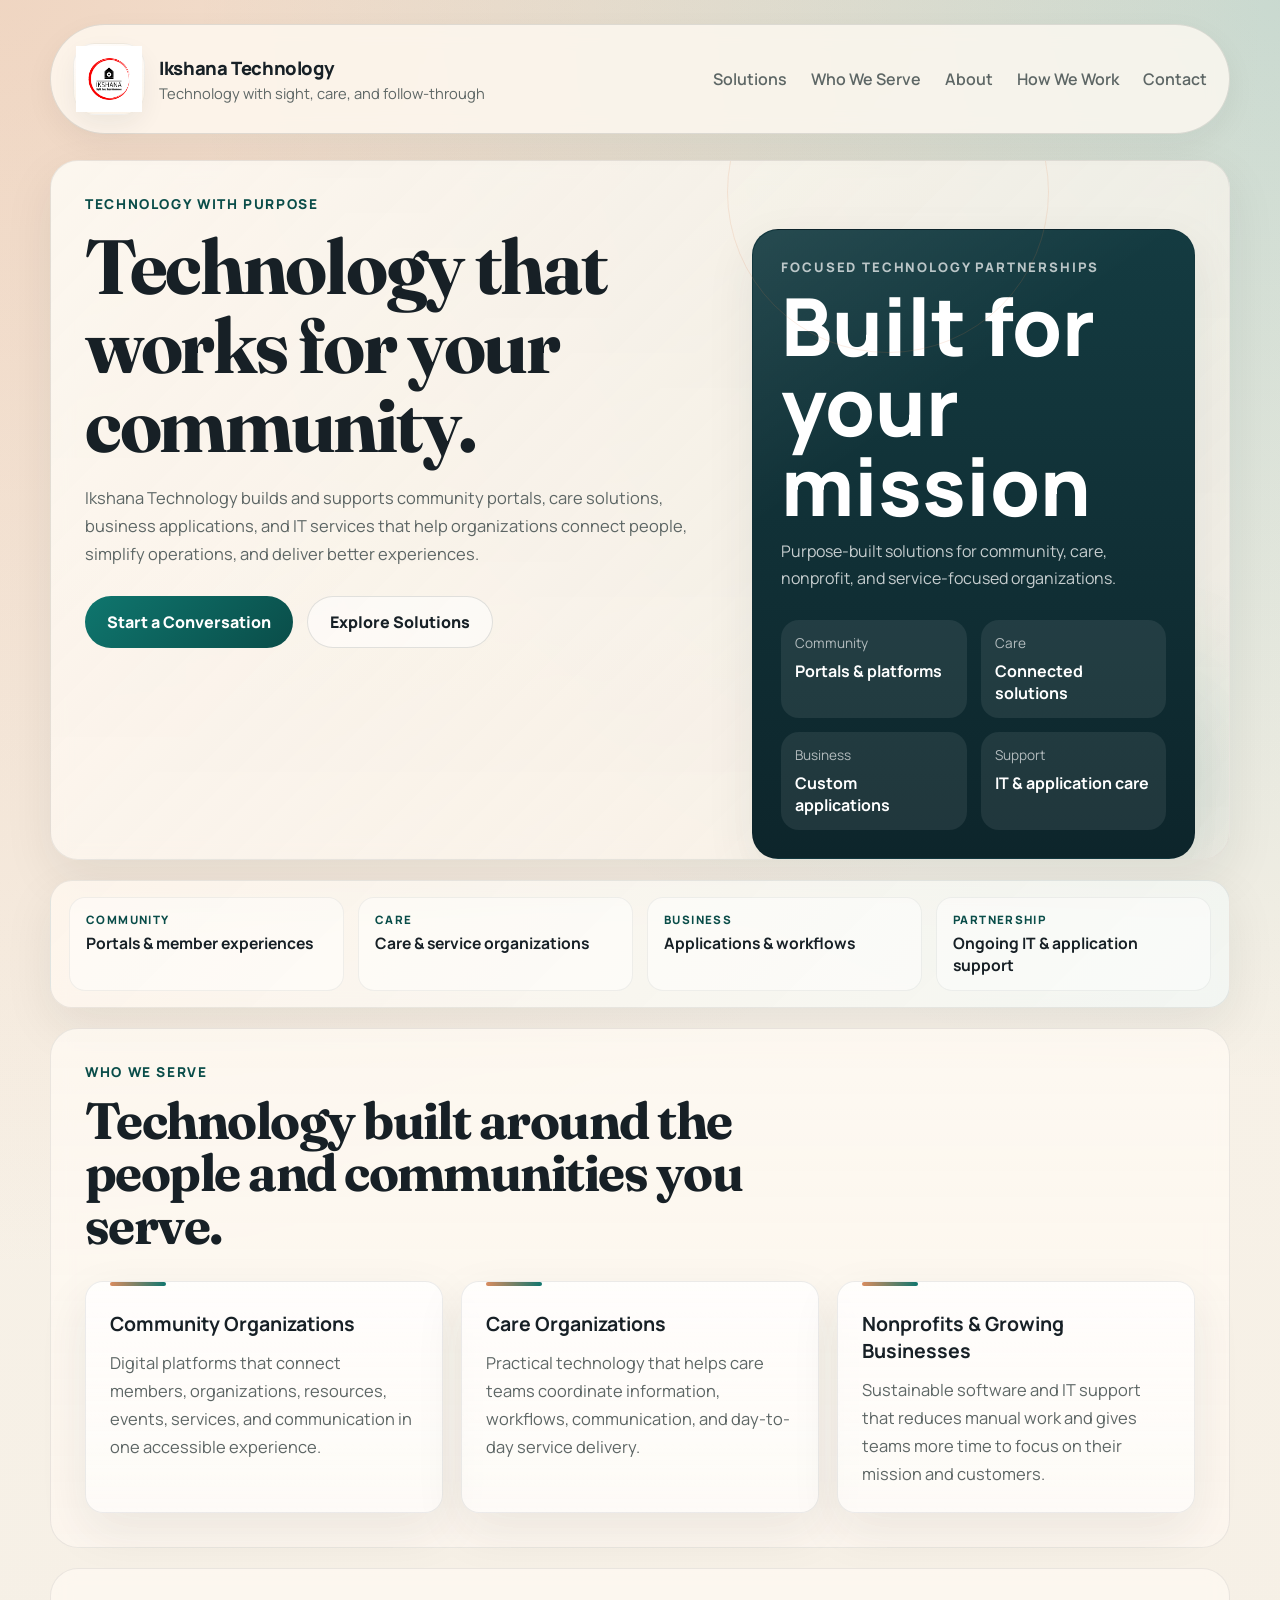
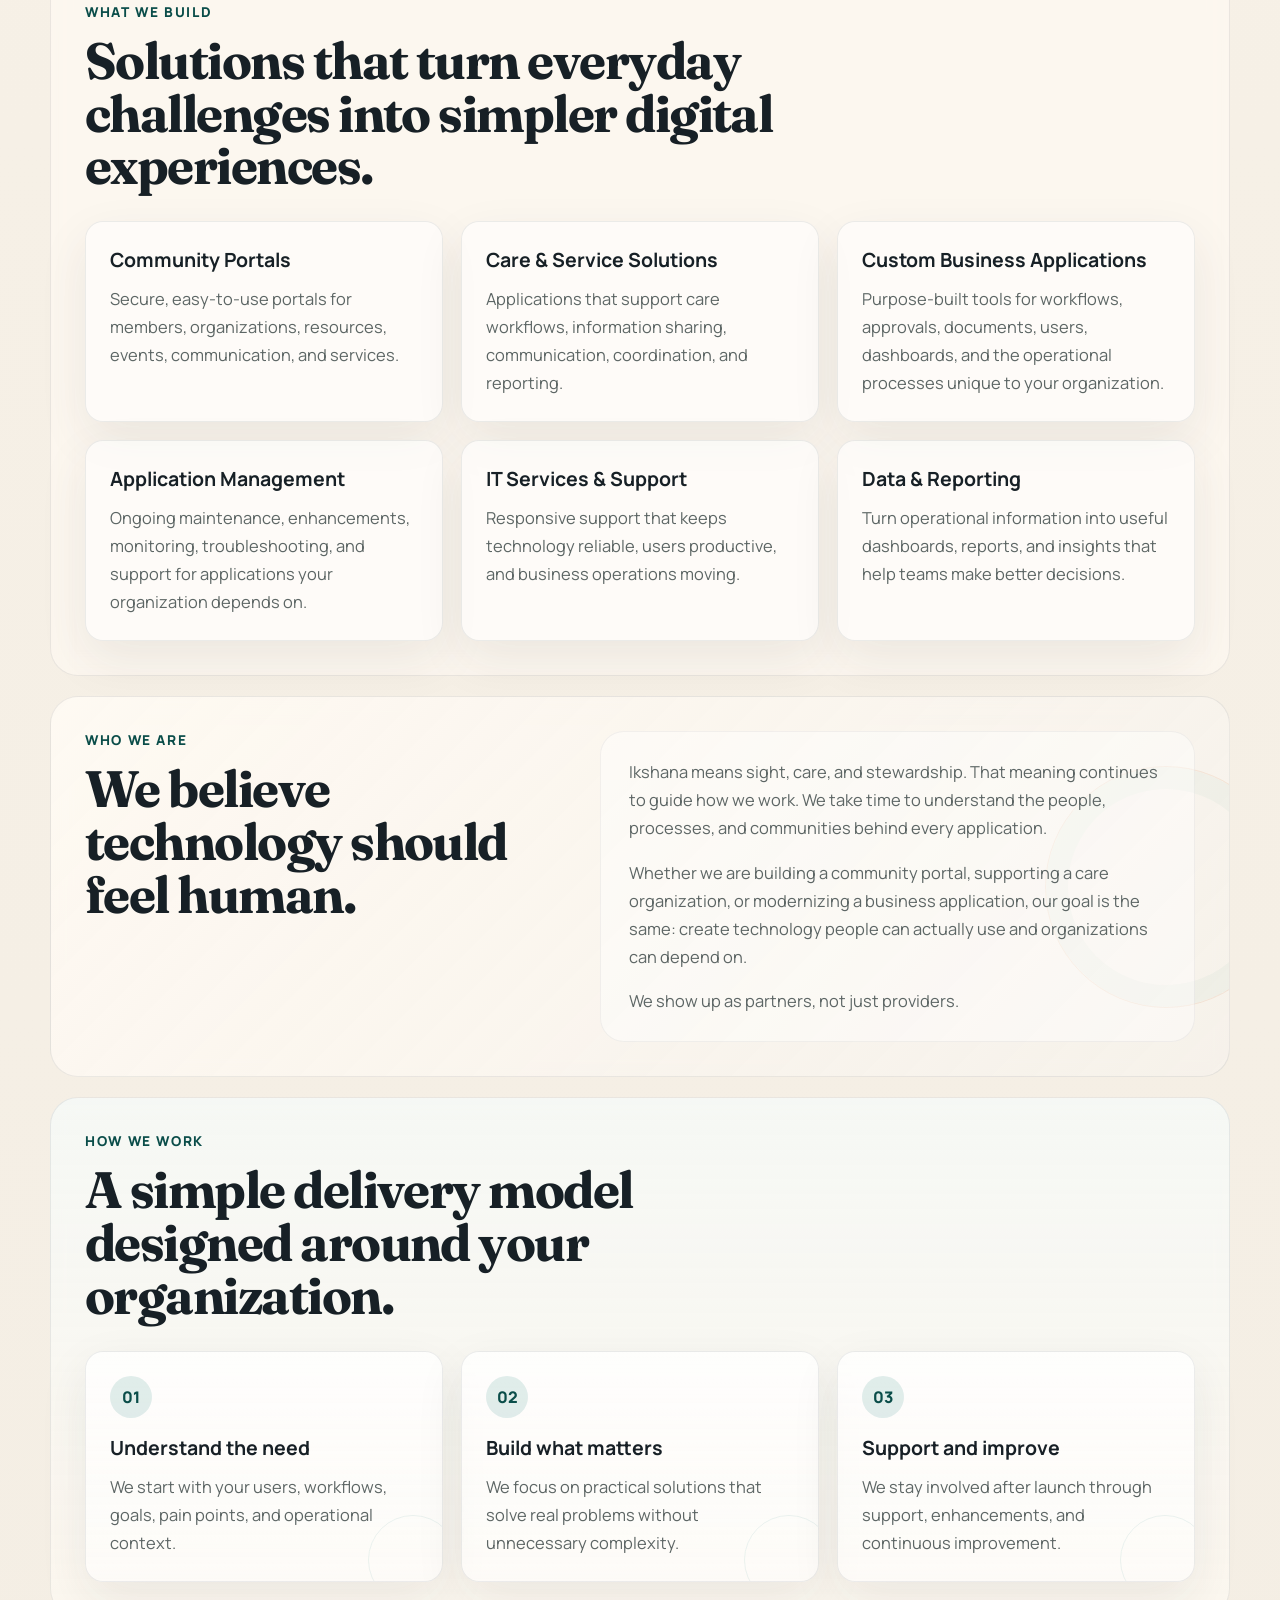
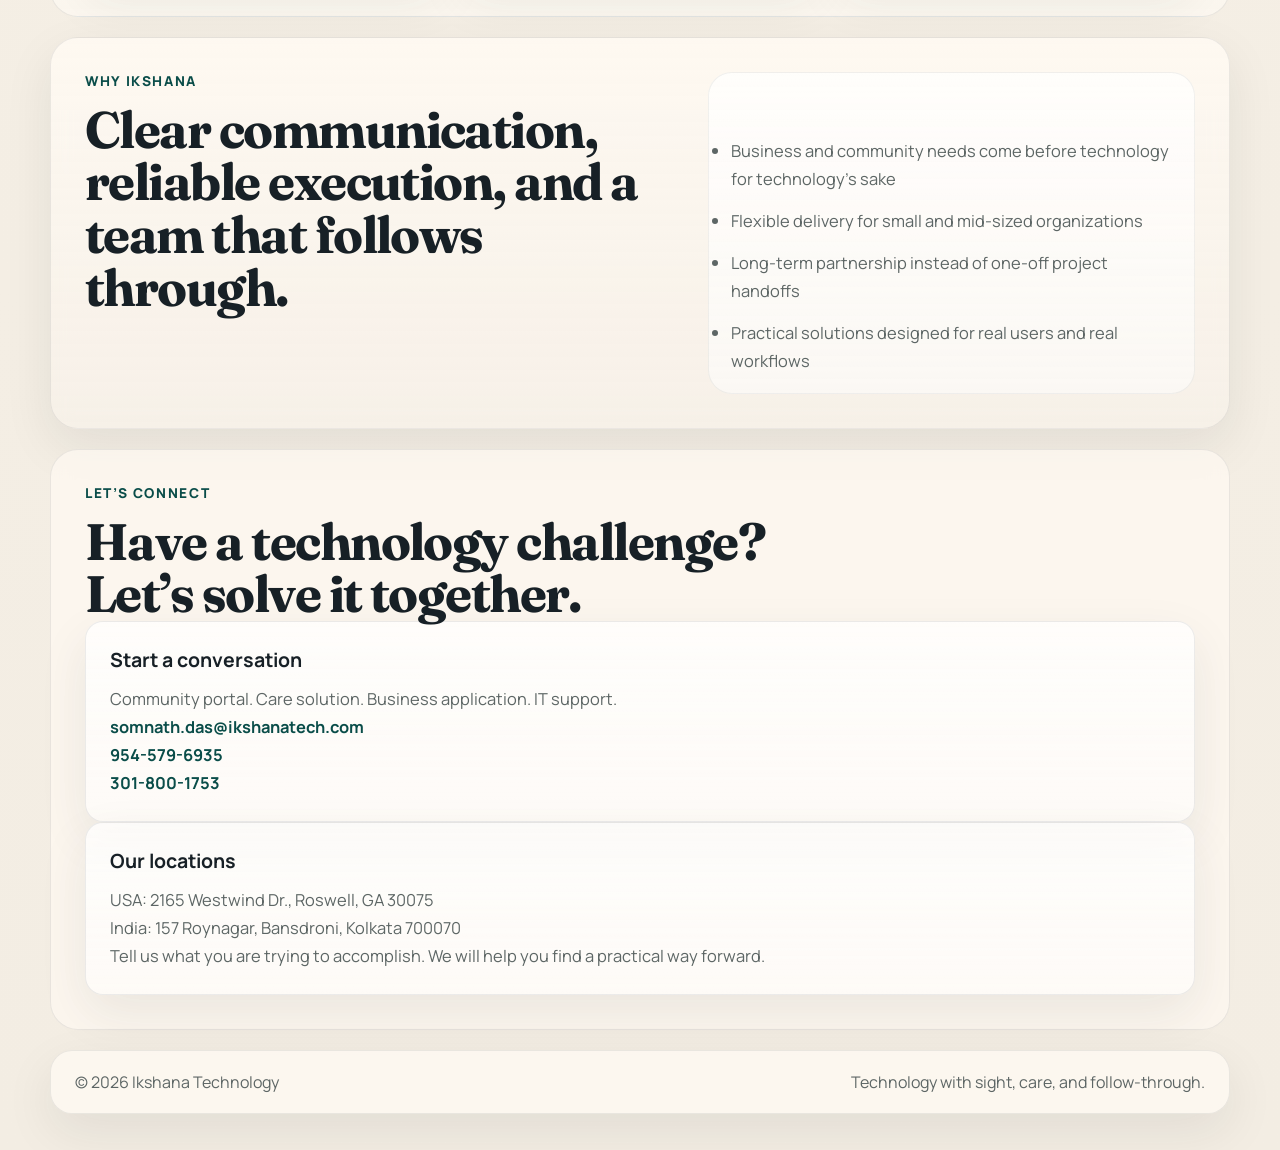
==== index.html @ 1ea898bd "Refine hero message for niche customer focus" ====
<!DOCTYPE html>
<html lang="en">
  <head>
    <meta charset="UTF-8" />
    <meta name="viewport" content="width=device-width, initial-scale=1.0" />
    <title>Ikshana Technology | Technology With Purpose</title>
    <meta
      name="description"
      content="Ikshana Technology builds and supports community portals, care solutions, business applications, and dependable IT services for organizations that serve people and communities."
    />
    <link rel="preconnect" href="https://fonts.googleapis.com" />
    <link rel="preconnect" href="https://fonts.gstatic.com" crossorigin />
    <link
      href="https://fonts.googleapis.com/css2?family=Manrope:wght@400;500;600;700;800&family=Fraunces:opsz,wght@9..144,600;9..144,700&display=swap"
      rel="stylesheet"
    />
    <link rel="stylesheet" href="styles.css?v=20260820b" />
  </head>
  <body>
    <div class="page-shell">
      <header class="site-header">
        <div class="brand">
          <div class="brand-mark">
            <img src="assets/ikshana-logo-black.png?v=20260426a" alt="Ikshana Technology logo" />
          </div>
          <div>
            <a href="#top" class="brand-name">Ikshana Technology</a>
            <p class="brand-tag">Technology with sight, care, and follow-through</p>
          </div>
        </div>

        <button class="menu-toggle" aria-expanded="false" aria-controls="site-nav" aria-label="Open navigation">
          <span class="menu-toggle-label">Menu</span>
          <span class="menu-toggle-icon" aria-hidden="true"><span></span><span></span></span>
        </button>

        <nav id="site-nav" class="site-nav">
          <a href="#solutions">Solutions</a>
          <a href="#who-we-serve">Who We Serve</a>
          <a href="#about">About</a>
          <a href="#process">How We Work</a>
          <a href="#contact">Contact</a>
        </nav>
      </header>

      <main id="top">
        <section class="hero">
          <div class="hero-copy">
            <p class="eyebrow">Technology with purpose</p>
            <h1>Technology that works for your community.</h1>
            <p class="hero-text">
              Ikshana Technology builds and supports community portals, care solutions, business
              applications, and IT services that help organizations connect people, simplify
              operations, and deliver better experiences.
            </p>
            <div class="hero-actions">
              <a class="button button-primary" href="#contact">Start a Conversation</a>
              <a class="button button-secondary" href="#solutions">Explore Solutions</a>
            </div>
          </div>

          <div class="hero-card">
            <p class="stat-label">Focused technology partnerships</p>
            <p class="stat-number">Built for your mission</p>
            <p class="stat-copy">Purpose-built solutions for community, care, nonprofit, and service-focused organizations.</p>
            <div class="hero-grid">
              <div><span>Community</span><strong>Portals & platforms</strong></div>
              <div><span>Care</span><strong>Connected solutions</strong></div>
              <div><span>Business</span><strong>Custom applications</strong></div>
              <div><span>Support</span><strong>IT & application care</strong></div>
            </div>
          </div>
        </section>

        <section class="trust-strip" aria-label="Ikshana Technology focus areas">
          <p><span>Community</span><strong>Portals & member experiences</strong></p>
          <p><span>Care</span><strong>Care & service organizations</strong></p>
          <p><span>Business</span><strong>Applications & workflows</strong></p>
          <p><span>Partnership</span><strong>Ongoing IT & application support</strong></p>
        </section>

        <section id="who-we-serve" class="section section-services">
          <div class="section-heading"><p class="eyebrow">Who we serve</p><h2>Technology built around the people and communities you serve.</h2></div>
          <div class="cards three-up">
            <article class="card"><h3>Community Organizations</h3><p>Digital platforms that connect members, organizations, resources, events, services, and communication in one accessible experience.</p></article>
            <article class="card"><h3>Care Organizations</h3><p>Practical technology that helps care teams coordinate information, workflows, communication, and day-to-day service delivery.</p></article>
            <article class="card"><h3>Nonprofits & Growing Businesses</h3><p>Sustainable software and IT support that reduces manual work and gives teams more time to focus on their mission and customers.</p></article>
          </div>
        </section>

        <section id="solutions" class="section">
          <div class="section-heading"><p class="eyebrow">What we build</p><h2>Solutions that turn everyday challenges into simpler digital experiences.</h2></div>
          <div class="cards three-up">
            <article class="card"><h3>Community Portals</h3><p>Secure, easy-to-use portals for members, organizations, resources, events, communication, and services.</p></article>
            <article class="card"><h3>Care & Service Solutions</h3><p>Applications that support care workflows, information sharing, communication, coordination, and reporting.</p></article>
            <article class="card"><h3>Custom Business Applications</h3><p>Purpose-built tools for workflows, approvals, documents, users, dashboards, and the operational processes unique to your organization.</p></article>
            <article class="card"><h3>Application Management</h3><p>Ongoing maintenance, enhancements, monitoring, troubleshooting, and support for applications your organization depends on.</p></article>
            <article class="card"><h3>IT Services & Support</h3><p>Responsive support that keeps technology reliable, users productive, and business operations moving.</p></article>
            <article class="card"><h3>Data & Reporting</h3><p>Turn operational information into useful dashboards, reports, and insights that help teams make better decisions.</p></article>
          </div>
        </section>

        <section id="about" class="section split-section section-about">
          <div><p class="eyebrow">Who we are</p><h2>We believe technology should feel human.</h2></div>
          <div class="split-copy">
            <p>Ikshana means sight, care, and stewardship. That meaning continues to guide how we work. We take time to understand the people, processes, and communities behind every application.</p>
            <p>Whether we are building a community portal, supporting a care organization, or modernizing a business application, our goal is the same: create technology people can actually use and organizations can depend on.</p>
            <p>We show up as partners, not just providers.</p>
          </div>
        </section>

        <section id="process" class="section section-process">
          <div class="section-heading"><p class="eyebrow">How we work</p><h2>A simple delivery model designed around your organization.</h2></div>
          <div class="cards process-grid">
            <article class="card process-card"><span>01</span><h3>Understand the need</h3><p>We start with your users, workflows, goals, pain points, and operational context.</p></article>
            <article class="card process-card"><span>02</span><h3>Build what matters</h3><p>We focus on practical solutions that solve real problems without unnecessary complexity.</p></article>
            <article class="card process-card"><span>03</span><h3>Support and improve</h3><p>We stay involved after launch through support, enhancements, and continuous improvement.</p></article>
          </div>
        </section>

        <section class="section highlight">
          <div><p class="eyebrow">Why Ikshana</p><h2>Clear communication, reliable execution, and a team that follows through.</h2></div>
          <ul class="benefit-list">
            <li>Business and community needs come before technology for technology’s sake</li>
            <li>Flexible delivery for small and mid-sized organizations</li>
            <li>Long-term partnership instead of one-off project handoffs</li>
            <li>Practical solutions designed for real users and real workflows</li>
          </ul>
        </section>

        <section id="contact" class="section contact-section">
          <div class="section-heading"><p class="eyebrow">Let’s connect</p><h2>Have a technology challenge? Let’s solve it together.</h2></div>
          <div class="contact-grid">
            <article class="card contact-card"><h3>Start a conversation</h3><p>Community portal. Care solution. Business application. IT support.</p><p><a href="mailto:somnath.das@ikshanatech.com">somnath.das@ikshanatech.com</a></p><p><a href="tel:+19545796935">954-579-6935</a></p><p><a href="tel:+13018001753">301-800-1753</a></p></article>
            <article class="card contact-card"><h3>Our locations</h3><p>USA: 2165 Westwind Dr., Roswell, GA 30075</p><p>India: 157 Roynagar, Bansdroni, Kolkata 700070</p><p>Tell us what you are trying to accomplish. We will help you find a practical way forward.</p></article>
          </div>
        </section>
      </main>

      <footer class="site-footer"><p>© 2026 Ikshana Technology</p><p>Technology with sight, care, and follow-through.</p></footer>
    </div>
    <script src="script.js?v=20260820b"></script>
  </body>
</html>
---- styles.css ----
:root {
  --bg: #f5efe5;
  --surface: rgba(255, 250, 243, 0.74);
  --surface-strong: #fffaf3;
  --text: #172026;
  --muted: #5d6665;
  --line: rgba(23, 32, 38, 0.12);
  --accent: #0f766e;
  --accent-strong: #0a4d49;
  --warm: #d98c5f;
  --shadow: 0 18px 50px rgba(23, 32, 38, 0.08);
  --radius-lg: 28px;
  --radius-md: 18px;
  --max-width: 1180px;
}

* {
  box-sizing: border-box;
}

html {
  scroll-behavior: smooth;
}

body {
  margin: 0;
  font-family: "Manrope", sans-serif;
  color: var(--text);
  background:
    radial-gradient(circle at top left, rgba(217, 140, 95, 0.28), transparent 28%),
    radial-gradient(circle at top right, rgba(15, 118, 110, 0.2), transparent 24%),
    linear-gradient(180deg, #f8f2e8 0%, #f3ede3 100%);
}

a {
  color: inherit;
  text-decoration: none;
}

.page-shell {
  width: min(calc(100% - 32px), var(--max-width));
  margin: 0 auto;
  padding: 24px 0 36px;
}

.site-header,
.hero,
.trust-strip,
.section,
.site-footer {
  backdrop-filter: blur(10px);
}

.site-header {
  display: flex;
  align-items: center;
  justify-content: space-between;
  gap: 24px;
  padding: 18px 22px;
  border: 1px solid var(--line);
  border-radius: 999px;
  background: rgba(255, 250, 243, 0.78);
  position: sticky;
  top: 16px;
  z-index: 10;
  box-shadow: 0 10px 30px rgba(23, 32, 38, 0.05);
}

.brand {
  display: flex;
  align-items: center;
  gap: 14px;
  min-width: 0;
}

.brand-mark {
  width: 72px;
  height: 72px;
  flex: 0 0 72px;
  display: flex;
  align-items: center;
  justify-content: center;
  padding: 2px;
  border-radius: 22px;
  background:
    radial-gradient(circle at 30% 30%, rgba(255, 255, 255, 0.9), transparent 48%),
    linear-gradient(180deg, rgba(255, 255, 255, 0.58), rgba(250, 243, 232, 0.78));
  border: 1px solid rgba(23, 32, 38, 0.06);
  box-shadow: 0 10px 24px rgba(23, 32, 38, 0.06);
}

.brand-mark img {
  width: 100%;
  height: 100%;
  object-fit: contain;
  display: block;
  filter: saturate(0.95) contrast(1.02);
}

.brand-name {
  display: block;
  font-weight: 800;
  letter-spacing: -0.02em;
  font-size: 1.15rem;
}

.brand-tag {
  margin: 2px 0 0;
  color: var(--muted);
  font-size: 0.92rem;
}

.site-nav {
  display: flex;
  gap: 24px;
  font-weight: 600;
}

.site-nav a {
  color: var(--muted);
}

.site-nav a:hover,
.site-nav a:focus-visible {
  color: var(--text);
}

.menu-toggle {
  display: none;
  border: 0;
  border-radius: 999px;
  padding: 10px 12px 10px 16px;
  background: rgba(23, 32, 38, 0.92);
  color: white;
  font: inherit;
  font-weight: 700;
  align-items: center;
  gap: 12px;
  box-shadow: 0 10px 26px rgba(23, 32, 38, 0.16);
}

.menu-toggle-label {
  display: inline-block;
}

.menu-toggle-icon {
  width: 36px;
  height: 36px;
  display: inline-flex;
  flex-direction: column;
  align-items: center;
  justify-content: center;
  gap: 5px;
  border-radius: 50%;
  background: rgba(255, 255, 255, 0.12);
}

.menu-toggle-icon span {
  width: 14px;
  height: 2px;
  border-radius: 999px;
  background: currentColor;
  transition: transform 180ms ease, opacity 180ms ease;
}

.menu-toggle[aria-expanded="true"] .menu-toggle-icon span:first-child {
  transform: translateY(3.5px) rotate(45deg);
}

.menu-toggle[aria-expanded="true"] .menu-toggle-icon span:last-child {
  transform: translateY(-3.5px) rotate(-45deg);
}

.hero {
  display: grid;
  grid-template-columns: 1.3fr 0.9fr;
  gap: 28px;
  margin-top: 26px;
  padding: 34px;
  border-radius: var(--radius-lg);
  background:
    linear-gradient(135deg, rgba(255, 250, 243, 0.9), rgba(247, 240, 231, 0.72)),
    linear-gradient(180deg, rgba(15, 118, 110, 0.08), transparent);
  border: 1px solid rgba(23, 32, 38, 0.08);
  box-shadow: var(--shadow);
  overflow: hidden;
  position: relative;
}

.hero::before {
  content: "";
  position: absolute;
  inset: auto -120px -120px auto;
  width: 420px;
  height: 420px;
  border-radius: 50%;
  background:
    radial-gradient(circle, rgba(15, 118, 110, 0.15), rgba(15, 118, 110, 0.03) 48%, transparent 70%);
  pointer-events: none;
}

.hero::after {
  content: "";
  position: absolute;
  top: -130px;
  right: 180px;
  width: 320px;
  height: 320px;
  border-radius: 50%;
  border: 1px solid rgba(217, 130, 74, 0.15);
  pointer-events: none;
}

.eyebrow {
  margin: 0 0 14px;
  color: var(--accent-strong);
  font-size: 0.85rem;
  font-weight: 800;
  letter-spacing: 0.12em;
  text-transform: uppercase;
}

.hero h1,
.section h2 {
  margin: 0;
  font-family: "Fraunces", serif;
  line-height: 1.03;
  letter-spacing: -0.03em;
}

.hero h1 {
  max-width: 11ch;
  font-size: clamp(3rem, 6vw, 5.5rem);
}

.hero-text,
.split-copy p,
.card p,
.benefit-list li,
.contact-card p {
  color: var(--muted);
  line-height: 1.7;
  font-size: 1.03rem;
}

.hero-text {
  max-width: 62ch;
  margin: 20px 0 0;
}

.hero-actions {
  display: flex;
  flex-wrap: wrap;
  gap: 14px;
  margin-top: 28px;
}

.button {
  display: inline-flex;
  align-items: center;
  justify-content: center;
  min-height: 52px;
  padding: 0 22px;
  border-radius: 999px;
  font-weight: 800;
}

.button-primary {
  color: white;
  background: linear-gradient(135deg, var(--accent), var(--accent-strong));
}

.button-secondary {
  color: var(--text);
  background: rgba(255, 255, 255, 0.54);
  border: 1px solid var(--line);
}

.hero-card,
.card,
.trust-strip,
.highlight,
.site-footer {
  border: 1px solid rgba(23, 32, 38, 0.08);
  box-shadow: var(--shadow);
}

.hero-card {
  align-self: end;
  padding: 28px;
  border-radius: 26px;
  background: linear-gradient(180deg, #143b41 0%, #0d252b 100%);
  color: white;
  position: relative;
  transform: translateY(34px);
}

.hero-card::before {
  content: "";
  position: absolute;
  inset: 0;
  border-radius: inherit;
  background:
    linear-gradient(145deg, rgba(255, 255, 255, 0.08), transparent 32%);
  pointer-events: none;
}

.stat-label {
  margin: 0;
  color: rgba(255, 255, 255, 0.7);
  text-transform: uppercase;
  letter-spacing: 0.14em;
  font-size: 0.82rem;
  font-weight: 800;
}

.stat-number {
  margin: 10px 0 12px;
  font-size: clamp(3rem, 7vw, 5rem);
  font-weight: 800;
  line-height: 1;
}

.stat-copy {
  margin: 0;
  color: rgba(255, 255, 255, 0.76);
  line-height: 1.7;
}

.hero-grid {
  display: grid;
  grid-template-columns: repeat(2, 1fr);
  gap: 14px;
  margin-top: 28px;
}

.hero-grid div {
  padding: 14px;
  border-radius: 18px;
  background: rgba(255, 255, 255, 0.08);
}

.hero-grid span {
  display: block;
  color: rgba(255, 255, 255, 0.66);
  font-size: 0.85rem;
  margin-bottom: 8px;
}

.hero-grid strong {
  font-size: 1rem;
}

.trust-strip {
  display: grid;
  grid-template-columns: repeat(4, 1fr);
  gap: 14px;
  margin: 20px 0 0;
  padding: 16px 18px;
  border-radius: 22px;
  background: linear-gradient(135deg, rgba(255, 247, 238, 0.86), rgba(242, 247, 244, 0.82));
}

.trust-strip p {
  margin: 0;
  padding: 14px 16px;
  border-radius: 16px;
  background: rgba(255, 255, 255, 0.45);
  border: 1px solid rgba(23, 32, 38, 0.06);
}

.trust-strip span {
  display: block;
  margin-bottom: 6px;
  color: var(--accent-strong);
  font-size: 0.72rem;
  font-weight: 800;
  letter-spacing: 0.12em;
  text-transform: uppercase;
}

.trust-strip strong {
  display: block;
  color: var(--text);
  font-size: 0.98rem;
  line-height: 1.35;
}

.section {
  margin-top: 20px;
  padding: 34px;
  border-radius: var(--radius-lg);
  background: rgba(255, 250, 243, 0.7);
  border: 1px solid rgba(23, 32, 38, 0.08);
}

.section-services {
  background:
    linear-gradient(180deg, rgba(255, 250, 243, 0.78), rgba(255, 248, 241, 0.7));
}

.section-about {
  position: relative;
  background:
    linear-gradient(135deg, rgba(255, 250, 243, 0.9), rgba(246, 242, 236, 0.76));
  overflow: hidden;
}

.section-about::before {
  content: "";
  position: absolute;
  right: -58px;
  top: 50%;
  width: 240px;
  height: 240px;
  transform: translateY(-50%);
  border-radius: 50%;
  border: 1px solid rgba(217, 130, 74, 0.14);
  box-shadow: inset 0 0 0 22px rgba(15, 118, 110, 0.03);
  pointer-events: none;
}

.section-process {
  background:
    linear-gradient(180deg, rgba(245, 249, 247, 0.86), rgba(255, 250, 243, 0.72));
}

.section-heading {
  max-width: 760px;
}

.section h2 {
  font-size: clamp(2rem, 4vw, 3.6rem);
}

.cards {
  display: grid;
  gap: 18px;
  margin-top: 28px;
}

.three-up,
.process-grid,
.contact-grid {
  grid-template-columns: repeat(3, minmax(0, 1fr));
}

.contact-grid {
  grid-template-columns: repeat(2, minmax(0, 1fr));
}

.card {
  padding: 24px;
  border-radius: var(--radius-md);
  background: rgba(255, 255, 255, 0.58);
}

.section-services .card,
.section-process .card,
.contact-card {
  background: linear-gradient(180deg, rgba(255, 255, 255, 0.76), rgba(255, 255, 255, 0.52));
}

.section-services .card {
  position: relative;
  padding-top: 28px;
}

.section-services .card::before {
  content: "";
  position: absolute;
  top: 0;
  left: 24px;
  width: 56px;
  height: 4px;
  border-radius: 999px;
  background: linear-gradient(90deg, var(--warm), var(--accent));
}

.card h3 {
  margin: 0 0 12px;
  font-size: 1.22rem;
}

.card p {
  margin: 0;
}

.split-section {
  display: grid;
  grid-template-columns: 0.9fr 1.1fr;
  gap: 28px;
  align-items: start;
}

.split-copy {
  position: relative;
  z-index: 1;
  padding: 26px 28px;
  border-radius: 24px;
  background: rgba(255, 255, 255, 0.42);
  border: 1px solid rgba(23, 32, 38, 0.05);
}

.split-copy p:first-child {
  margin-top: 0;
}

.split-copy p:last-child {
  margin-bottom: 0;
}

.process-card span {
  display: inline-flex;
  width: 42px;
  height: 42px;
  align-items: center;
  justify-content: center;
  border-radius: 50%;
  background: rgba(15, 118, 110, 0.12);
  color: var(--accent-strong);
  font-weight: 800;
  margin-bottom: 16px;
}

.process-card {
  position: relative;
  overflow: hidden;
}

.process-card::after {
  content: "";
  position: absolute;
  right: -16px;
  bottom: -24px;
  width: 88px;
  height: 88px;
  border-radius: 50%;
  border: 1px solid rgba(15, 118, 110, 0.08);
}

.highlight {
  display: grid;
  grid-template-columns: 1.1fr 0.9fr;
  gap: 28px;
  background:
    linear-gradient(180deg, rgba(255, 250, 243, 0.86), rgba(247, 241, 233, 0.74));
  color: var(--text);
}

.highlight .eyebrow,
.highlight h2,
.highlight li {
  color: var(--text);
}

.highlight .eyebrow {
  color: var(--accent-strong);
  opacity: 1;
}

.highlight .benefit-list li {
  color: var(--muted);
}

.benefit-list {
  margin: 0;
  padding-left: 22px;
  padding-top: 64px;
  padding-right: 18px;
  padding-bottom: 18px;
  border-radius: 24px;
  background: linear-gradient(180deg, rgba(255, 255, 255, 0.72), rgba(255, 255, 255, 0.5));
  border: 1px solid rgba(23, 32, 38, 0.06);
}

.benefit-list li + li {
  margin-top: 14px;
}

.contact-card a {
  color: var(--accent-strong);
  font-weight: 700;
}

.site-footer {
  display: flex;
  justify-content: space-between;
  gap: 18px;
  margin-top: 20px;
  padding: 20px 24px;
  border-radius: 22px;
  background: rgba(255, 250, 243, 0.74);
}

.site-footer p {
  margin: 0;
  color: var(--muted);
}

@media (max-width: 960px) {
  .hero,
  .split-section,
  .highlight,
  .three-up,
  .process-grid,
  .contact-grid,
  .trust-strip {
    grid-template-columns: 1fr;
  }

  .site-header {
    border-radius: 30px;
    align-items: center;
    flex-wrap: wrap;
    gap: 18px;
    padding: 14px 16px;
  }

  .brand-mark {
    width: 64px;
    height: 64px;
    flex-basis: 64px;
    border-radius: 20px;
  }

  .hero-card {
    transform: none;
  }

  .menu-toggle {
    display: inline-flex;
  }

  .site-nav {
    display: none;
    width: 100%;
    flex-direction: column;
    gap: 10px;
    padding: 14px;
    border-radius: 24px;
    background:
      linear-gradient(180deg, rgba(255, 255, 255, 0.84), rgba(248, 241, 232, 0.9));
    border: 1px solid rgba(23, 32, 38, 0.08);
    box-shadow: 0 18px 38px rgba(23, 32, 38, 0.09);
  }

  .site-nav.is-open {
    display: flex;
  }

  .site-nav a {
    display: flex;
    align-items: center;
    justify-content: space-between;
    min-height: 56px;
    padding: 0 18px;
    border-radius: 18px;
    background: rgba(255, 255, 255, 0.6);
    border: 1px solid rgba(23, 32, 38, 0.05);
    color: var(--text);
    font-weight: 700;
  }

  .site-nav a::after {
    content: "↗";
    color: rgba(23, 32, 38, 0.42);
    font-size: 0.94rem;
  }

  .hero h1 {
    max-width: 100%;
  }

  .site-footer {
    flex-direction: column;
  }

  .split-copy {
    padding: 22px;
  }

  .benefit-list {
    padding-top: 0;
  }
}

@media (max-width: 640px) {
  .page-shell {
    width: min(calc(100% - 18px), var(--max-width));
    padding-top: 14px;
  }

  .site-header,
  .hero,
  .section,
  .site-footer,
  .trust-strip {
    padding-left: 18px;
    padding-right: 18px;
  }

  .hero {
    padding-top: 24px;
    padding-bottom: 24px;
  }

  .section {
    padding-top: 24px;
    padding-bottom: 24px;
  }

  .brand {
    gap: 12px;
    flex: 1 1 auto;
    min-width: 0;
  }

  .brand-name {
    font-size: 1.1rem;
  }

  .brand-tag {
    max-width: 21ch;
    line-height: 1.35;
    font-size: 0.84rem;
  }

  .site-header {
    border-radius: 26px;
  }

  .brand-mark {
    width: 58px;
    height: 58px;
    flex-basis: 58px;
    border-radius: 18px;
  }

  .menu-toggle {
    padding: 8px 10px 8px 14px;
    gap: 10px;
  }

  .menu-toggle-label {
    font-size: 0.95rem;
  }

  .menu-toggle-icon {
    width: 32px;
    height: 32px;
  }

  .site-nav {
    padding: 12px;
    border-radius: 20px;
  }
}
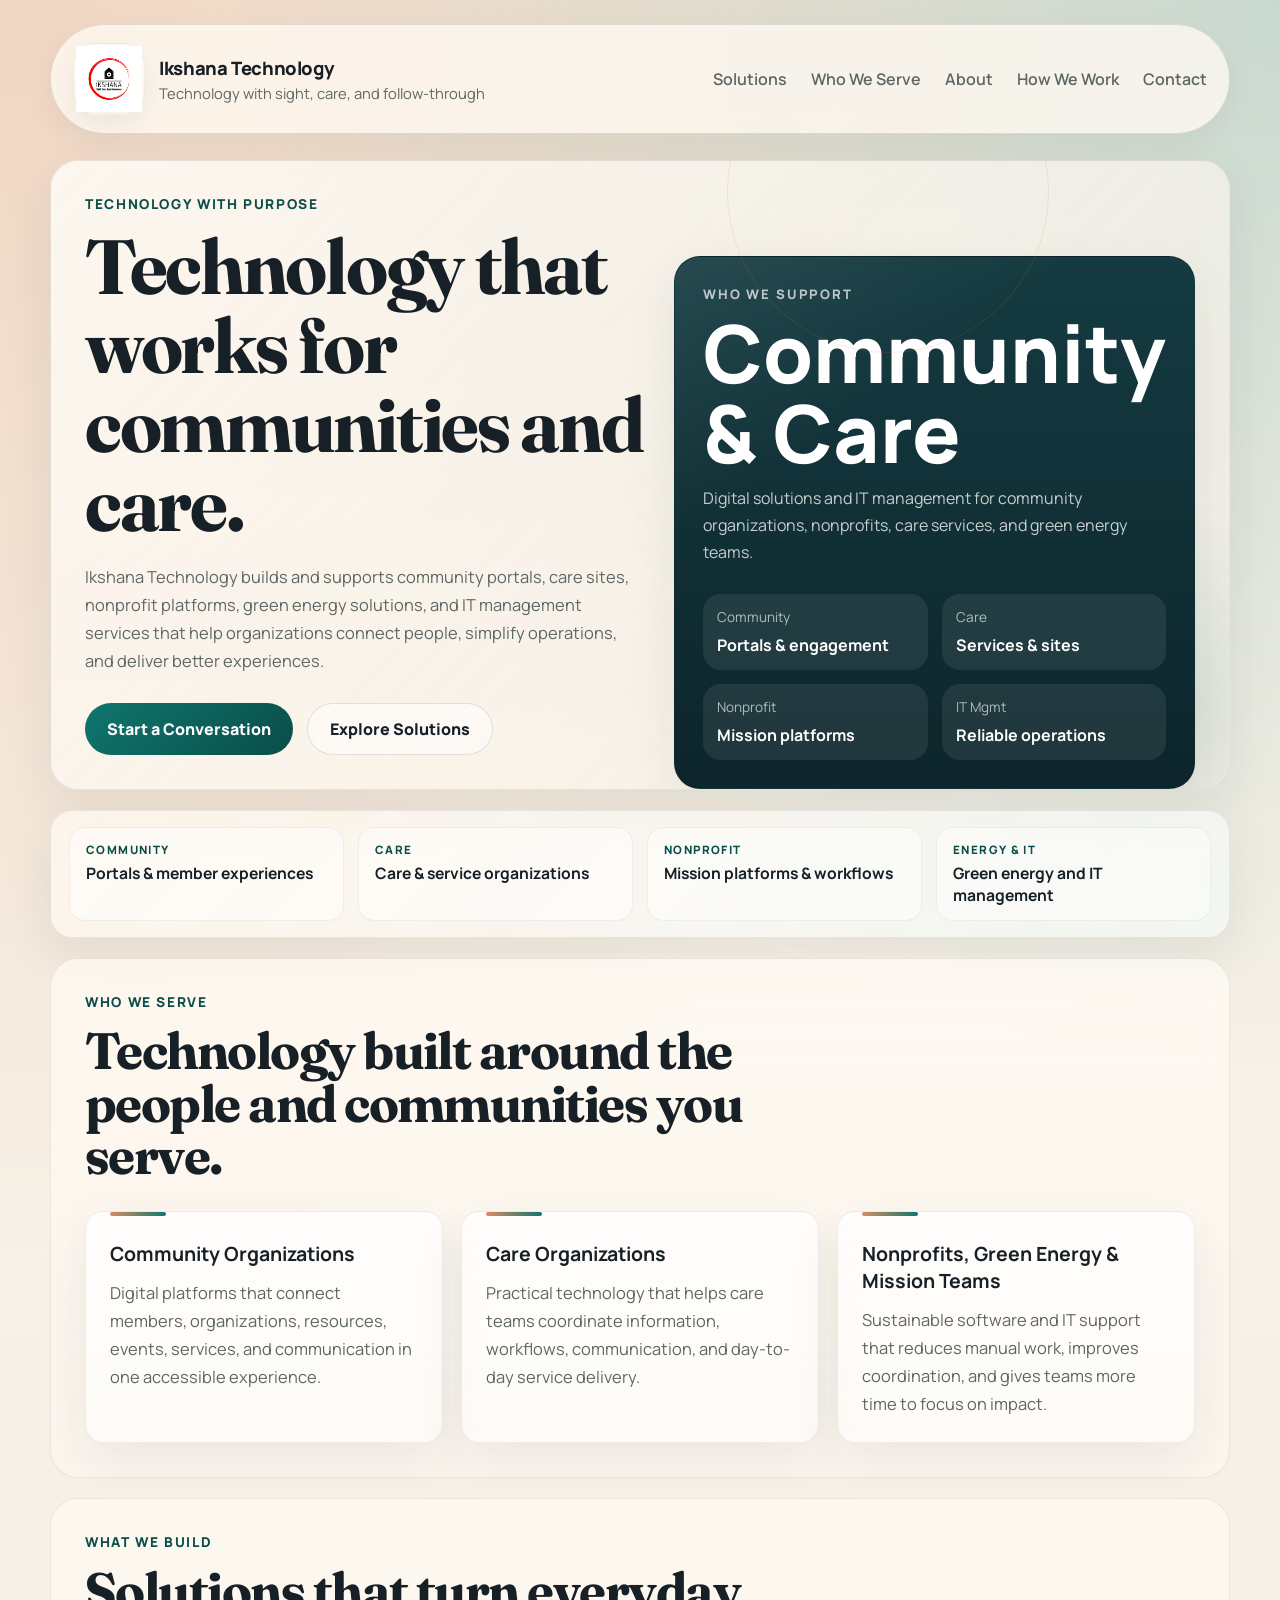
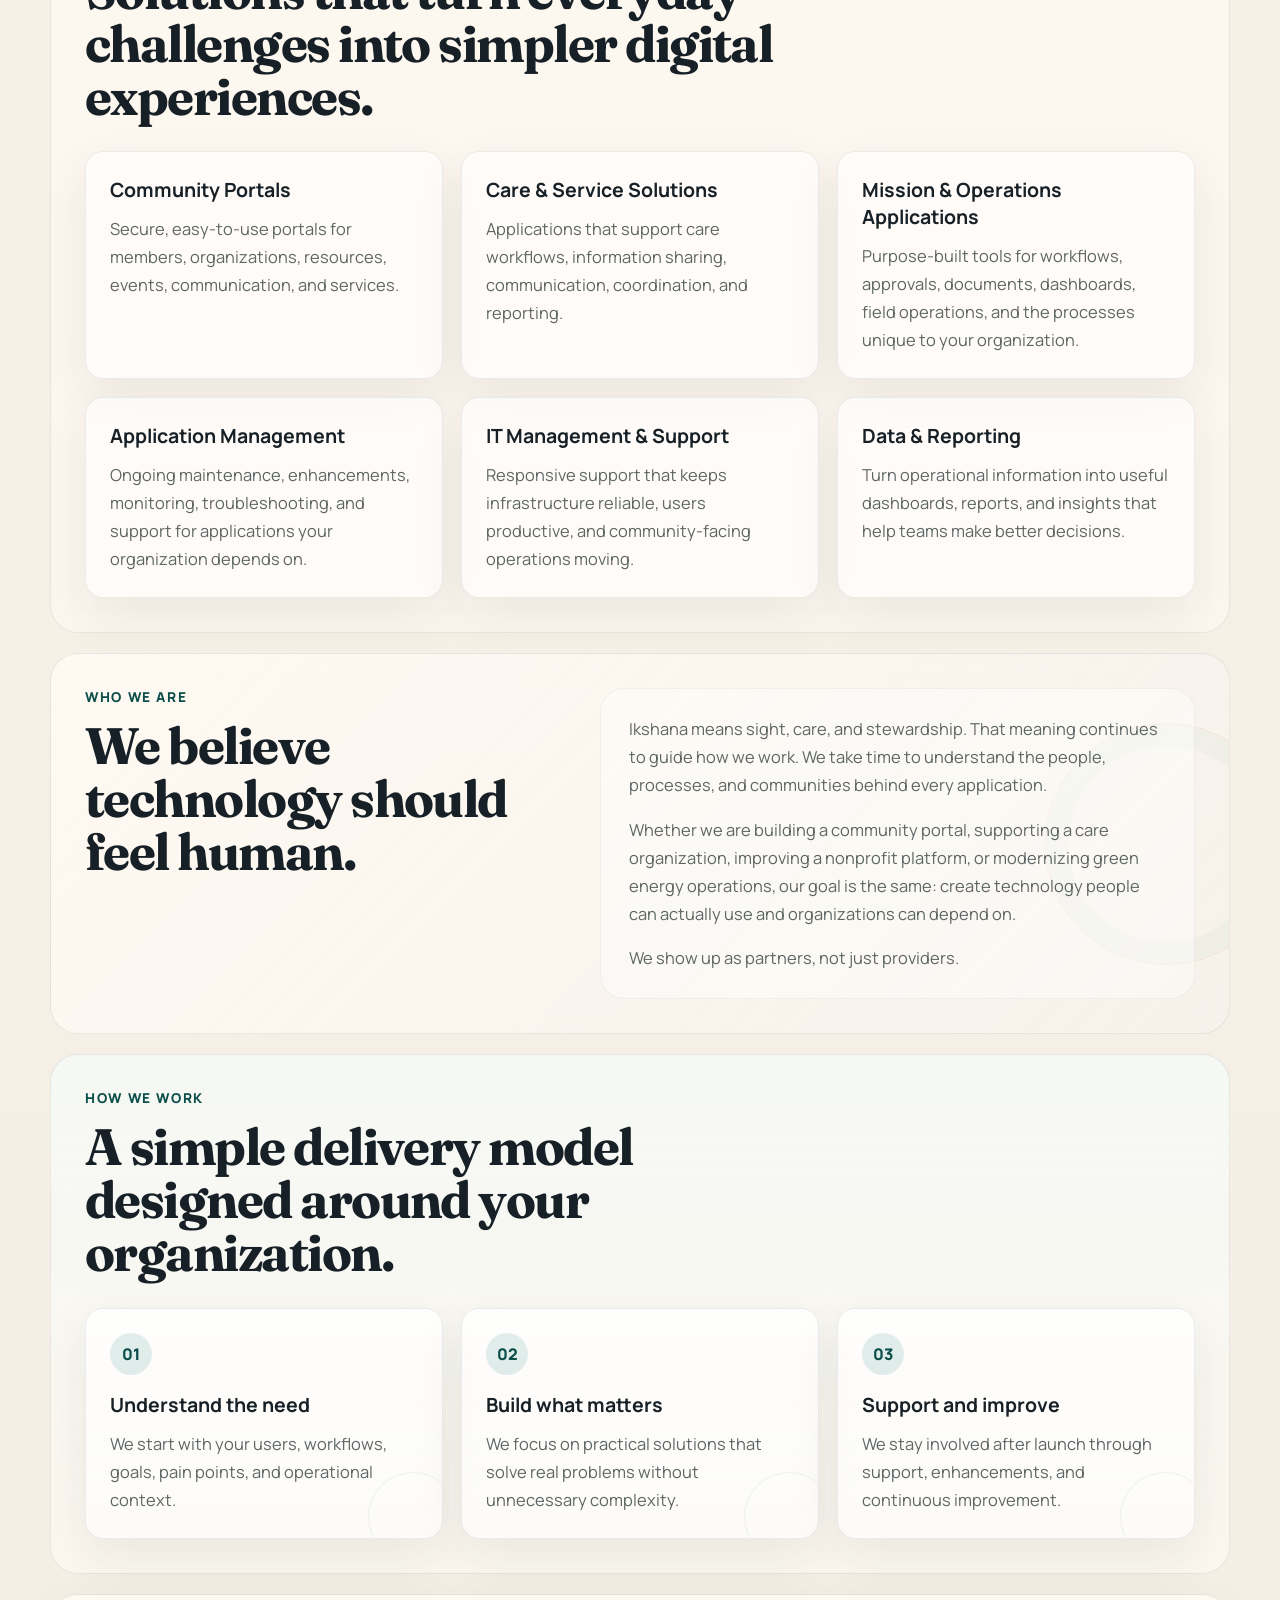
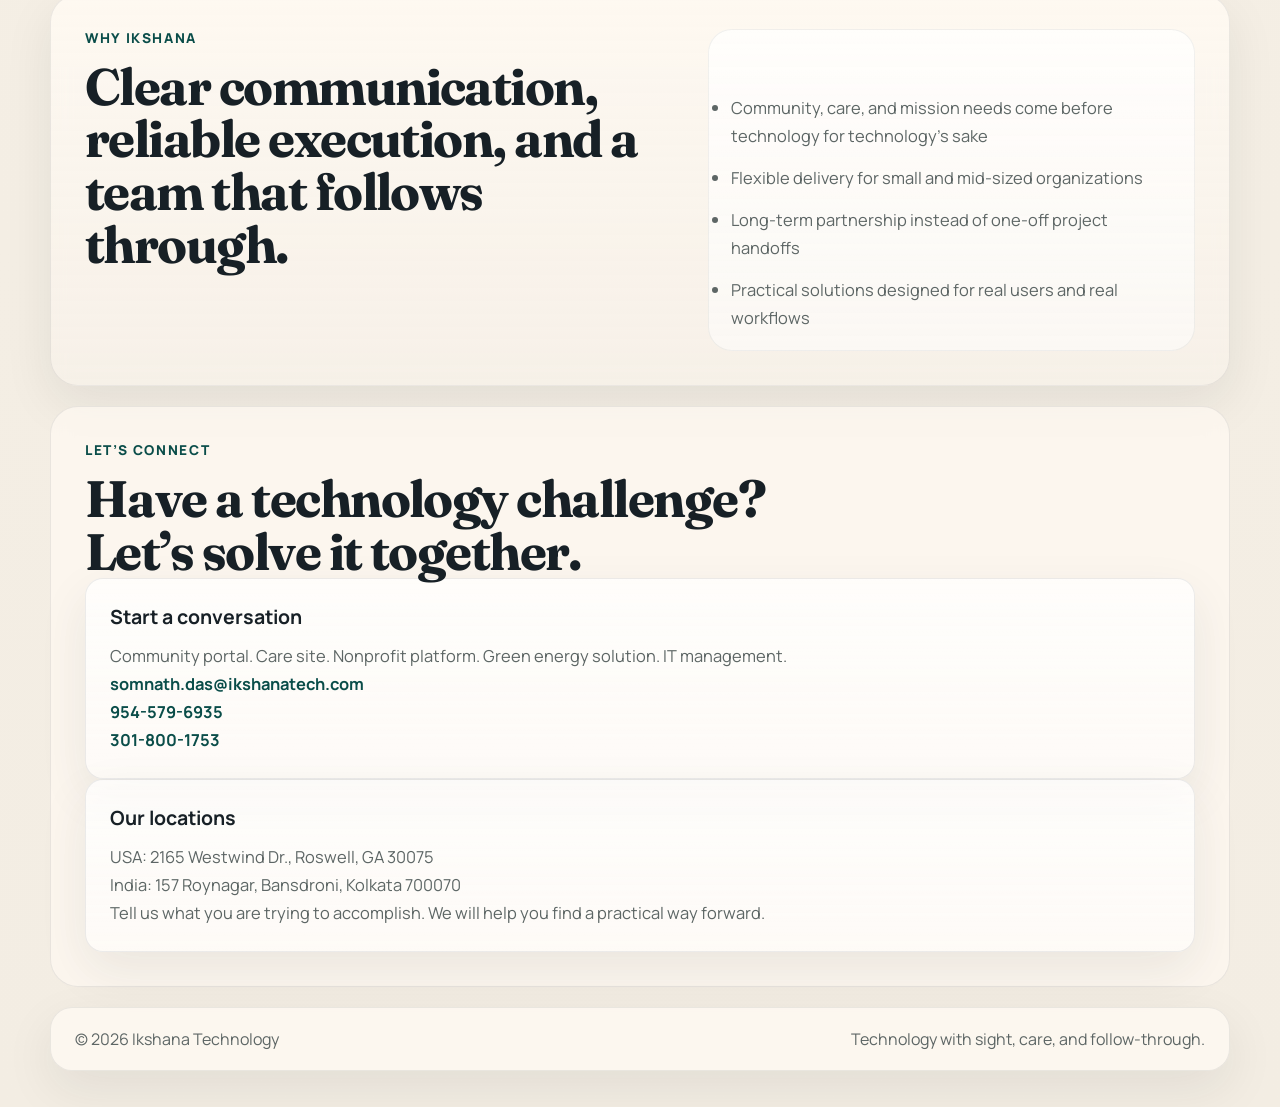
==== commit f38ec43c: "Refine sector positioning across homepage" ====
--- a/index.html
+++ b/index.html
@@ -6,7 +6,7 @@
     <title>Ikshana Technology | Technology With Purpose</title>
     <meta
       name="description"
-      content="Ikshana Technology builds and supports community portals, care solutions, business applications, and dependable IT services for organizations that serve people and communities."
+      content="Ikshana Technology builds and supports community portals, care sites, nonprofit platforms, green energy solutions, and dependable IT management for organizations that serve people and communities."
     />
     <link rel="preconnect" href="https://fonts.googleapis.com" />
     <link rel="preconnect" href="https://fonts.gstatic.com" crossorigin />
@@ -47,11 +47,11 @@
         <section class="hero">
           <div class="hero-copy">
             <p class="eyebrow">Technology with purpose</p>
-            <h1>Technology that works for your community.</h1>
+            <h1>Technology that works for communities and care.</h1>
             <p class="hero-text">
-              Ikshana Technology builds and supports community portals, care solutions, business
-              applications, and IT services that help organizations connect people, simplify
-              operations, and deliver better experiences.
+              Ikshana Technology builds and supports community portals, care sites, nonprofit
+              platforms, green energy solutions, and IT management services that help organizations
+              connect people, simplify operations, and deliver better experiences.
             </p>
             <div class="hero-actions">
               <a class="button button-primary" href="#contact">Start a Conversation</a>
@@ -60,14 +60,14 @@
           </div>
 
           <div class="hero-card">
-            <p class="stat-label">Focused technology partnerships</p>
-            <p class="stat-number">Built for your mission</p>
-            <p class="stat-copy">Purpose-built solutions for community, care, nonprofit, and service-focused organizations.</p>
+            <p class="stat-label">Who we support</p>
+            <p class="stat-number">Community & Care</p>
+            <p class="stat-copy">Digital solutions and IT management for community organizations, nonprofits, care services, and green energy teams.</p>
             <div class="hero-grid">
-              <div><span>Community</span><strong>Portals & platforms</strong></div>
-              <div><span>Care</span><strong>Connected solutions</strong></div>
-              <div><span>Business</span><strong>Custom applications</strong></div>
-              <div><span>Support</span><strong>IT & application care</strong></div>
+              <div><span>Community</span><strong>Portals & engagement</strong></div>
+              <div><span>Care</span><strong>Services & sites</strong></div>
+              <div><span>Nonprofit</span><strong>Mission platforms</strong></div>
+              <div><span>IT Mgmt</span><strong>Reliable operations</strong></div>
             </div>
           </div>
         </section>
@@ -75,8 +75,8 @@
         <section class="trust-strip" aria-label="Ikshana Technology focus areas">
           <p><span>Community</span><strong>Portals & member experiences</strong></p>
           <p><span>Care</span><strong>Care & service organizations</strong></p>
-          <p><span>Business</span><strong>Applications & workflows</strong></p>
-          <p><span>Partnership</span><strong>Ongoing IT & application support</strong></p>
+          <p><span>Nonprofit</span><strong>Mission platforms & workflows</strong></p>
+          <p><span>Energy & IT</span><strong>Green energy and IT management</strong></p>
         </section>
 
         <section id="who-we-serve" class="section section-services">
@@ -84,7 +84,7 @@
           <div class="cards three-up">
             <article class="card"><h3>Community Organizations</h3><p>Digital platforms that connect members, organizations, resources, events, services, and communication in one accessible experience.</p></article>
             <article class="card"><h3>Care Organizations</h3><p>Practical technology that helps care teams coordinate information, workflows, communication, and day-to-day service delivery.</p></article>
-            <article class="card"><h3>Nonprofits & Growing Businesses</h3><p>Sustainable software and IT support that reduces manual work and gives teams more time to focus on their mission and customers.</p></article>
+            <article class="card"><h3>Nonprofits, Green Energy & Mission Teams</h3><p>Sustainable software and IT support that reduces manual work, improves coordination, and gives teams more time to focus on impact.</p></article>
           </div>
         </section>
 
@@ -93,9 +93,9 @@
           <div class="cards three-up">
             <article class="card"><h3>Community Portals</h3><p>Secure, easy-to-use portals for members, organizations, resources, events, communication, and services.</p></article>
             <article class="card"><h3>Care & Service Solutions</h3><p>Applications that support care workflows, information sharing, communication, coordination, and reporting.</p></article>
-            <article class="card"><h3>Custom Business Applications</h3><p>Purpose-built tools for workflows, approvals, documents, users, dashboards, and the operational processes unique to your organization.</p></article>
+            <article class="card"><h3>Mission & Operations Applications</h3><p>Purpose-built tools for workflows, approvals, documents, dashboards, field operations, and the processes unique to your organization.</p></article>
             <article class="card"><h3>Application Management</h3><p>Ongoing maintenance, enhancements, monitoring, troubleshooting, and support for applications your organization depends on.</p></article>
-            <article class="card"><h3>IT Services & Support</h3><p>Responsive support that keeps technology reliable, users productive, and business operations moving.</p></article>
+            <article class="card"><h3>IT Management & Support</h3><p>Responsive support that keeps infrastructure reliable, users productive, and community-facing operations moving.</p></article>
             <article class="card"><h3>Data & Reporting</h3><p>Turn operational information into useful dashboards, reports, and insights that help teams make better decisions.</p></article>
           </div>
         </section>
@@ -104,7 +104,7 @@
           <div><p class="eyebrow">Who we are</p><h2>We believe technology should feel human.</h2></div>
           <div class="split-copy">
             <p>Ikshana means sight, care, and stewardship. That meaning continues to guide how we work. We take time to understand the people, processes, and communities behind every application.</p>
-            <p>Whether we are building a community portal, supporting a care organization, or modernizing a business application, our goal is the same: create technology people can actually use and organizations can depend on.</p>
+            <p>Whether we are building a community portal, supporting a care organization, improving a nonprofit platform, or modernizing green energy operations, our goal is the same: create technology people can actually use and organizations can depend on.</p>
             <p>We show up as partners, not just providers.</p>
           </div>
         </section>
@@ -121,7 +121,7 @@
         <section class="section highlight">
           <div><p class="eyebrow">Why Ikshana</p><h2>Clear communication, reliable execution, and a team that follows through.</h2></div>
           <ul class="benefit-list">
-            <li>Business and community needs come before technology for technology’s sake</li>
+            <li>Community, care, and mission needs come before technology for technology’s sake</li>
             <li>Flexible delivery for small and mid-sized organizations</li>
             <li>Long-term partnership instead of one-off project handoffs</li>
             <li>Practical solutions designed for real users and real workflows</li>
@@ -131,7 +131,7 @@
         <section id="contact" class="section contact-section">
           <div class="section-heading"><p class="eyebrow">Let’s connect</p><h2>Have a technology challenge? Let’s solve it together.</h2></div>
           <div class="contact-grid">
-            <article class="card contact-card"><h3>Start a conversation</h3><p>Community portal. Care solution. Business application. IT support.</p><p><a href="mailto:somnath.das@ikshanatech.com">somnath.das@ikshanatech.com</a></p><p><a href="tel:+19545796935">954-579-6935</a></p><p><a href="tel:+13018001753">301-800-1753</a></p></article>
+            <article class="card contact-card"><h3>Start a conversation</h3><p>Community portal. Care site. Nonprofit platform. Green energy solution. IT management.</p><p><a href="mailto:somnath.das@ikshanatech.com">somnath.das@ikshanatech.com</a></p><p><a href="tel:+19545796935">954-579-6935</a></p><p><a href="tel:+13018001753">301-800-1753</a></p></article>
             <article class="card contact-card"><h3>Our locations</h3><p>USA: 2165 Westwind Dr., Roswell, GA 30075</p><p>India: 157 Roynagar, Bansdroni, Kolkata 700070</p><p>Tell us what you are trying to accomplish. We will help you find a practical way forward.</p></article>
           </div>
         </section>
@@ -141,4 +141,4 @@
     </div>
     <script src="script.js?v=20260820b"></script>
   </body>
-</html>+</html>
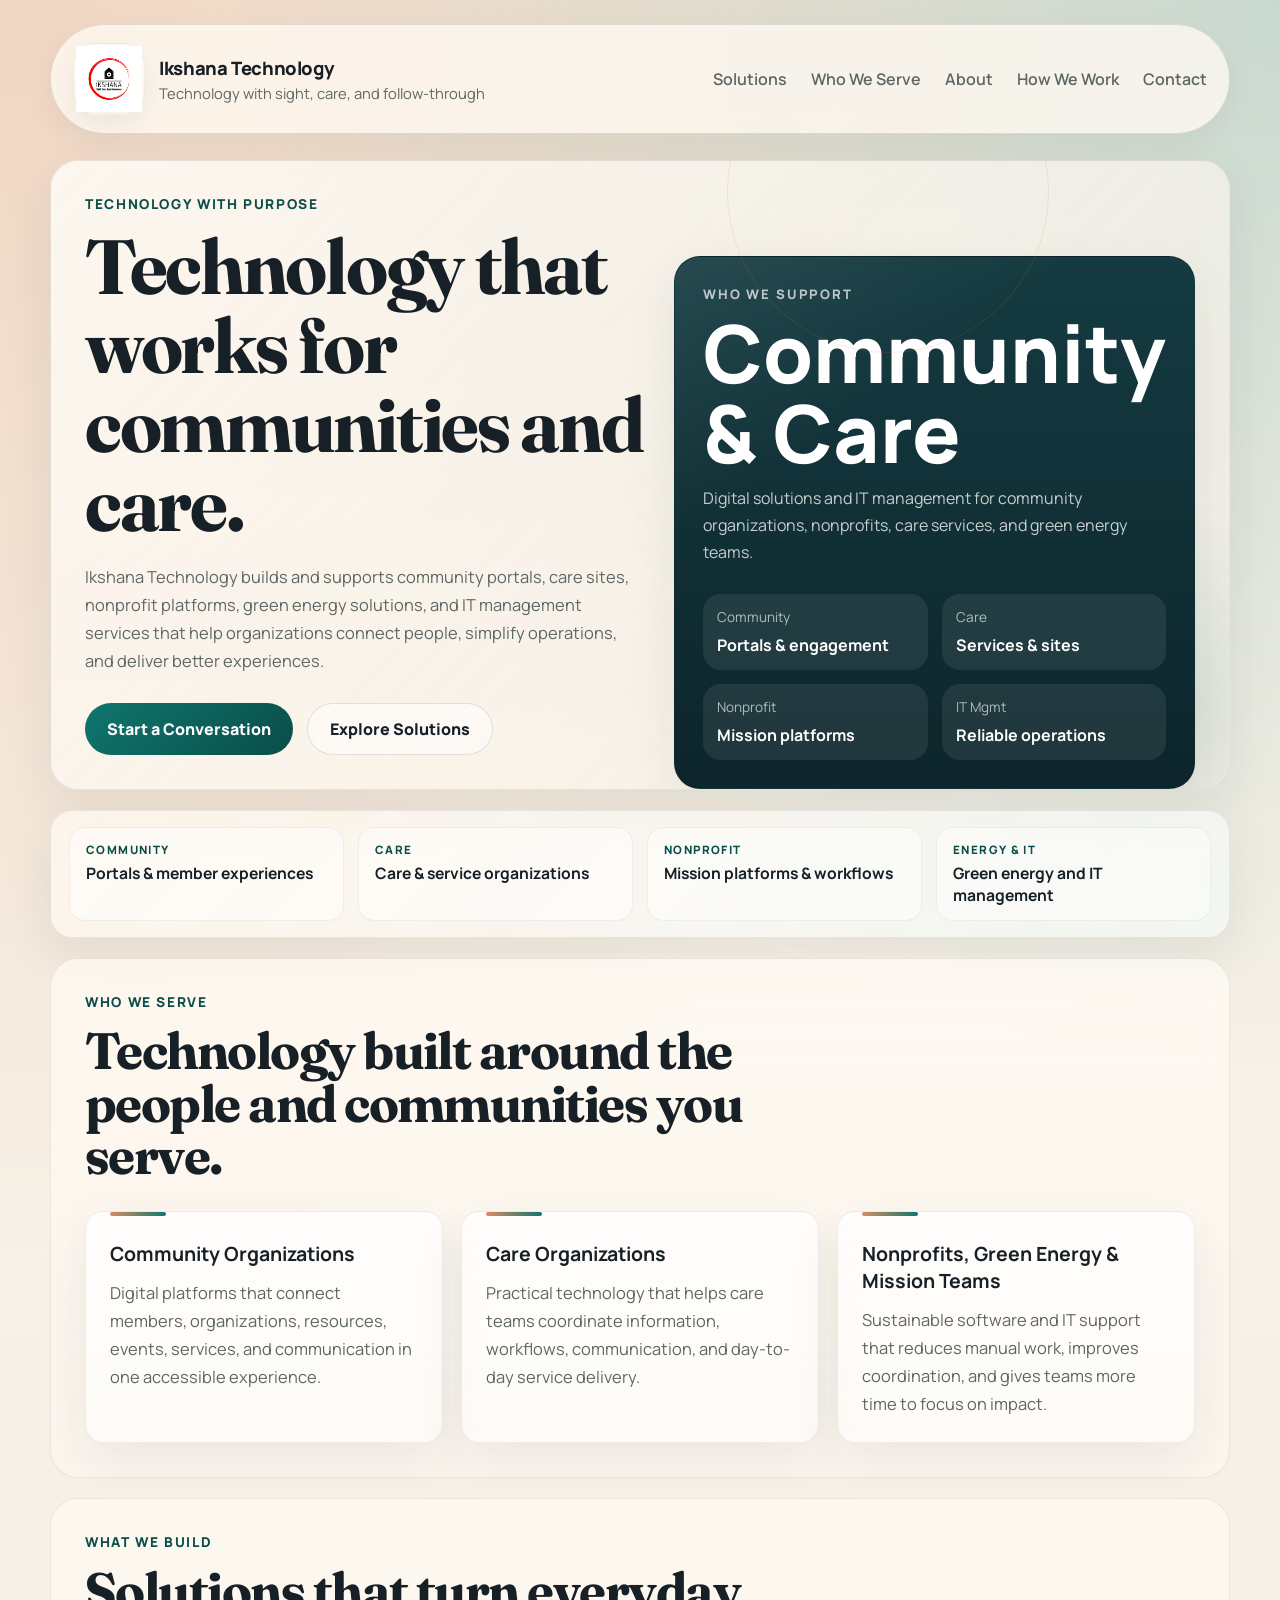
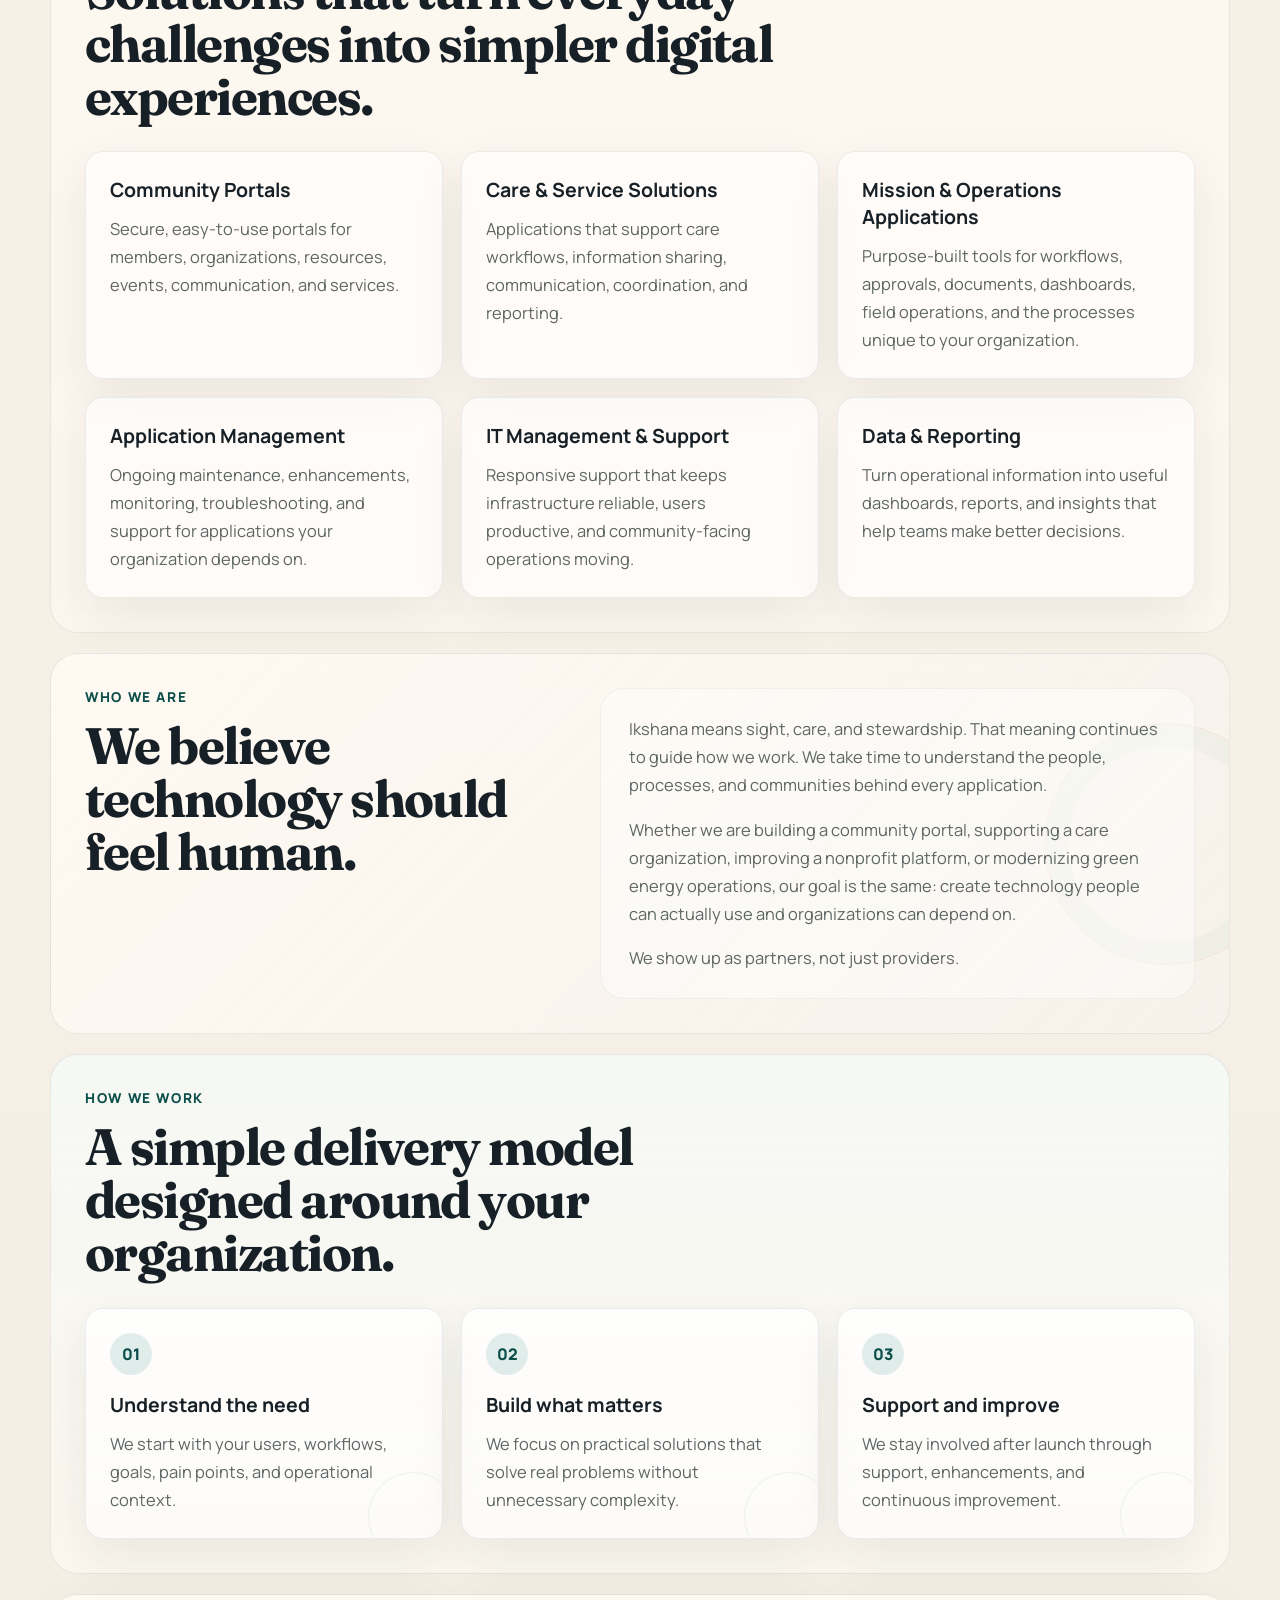
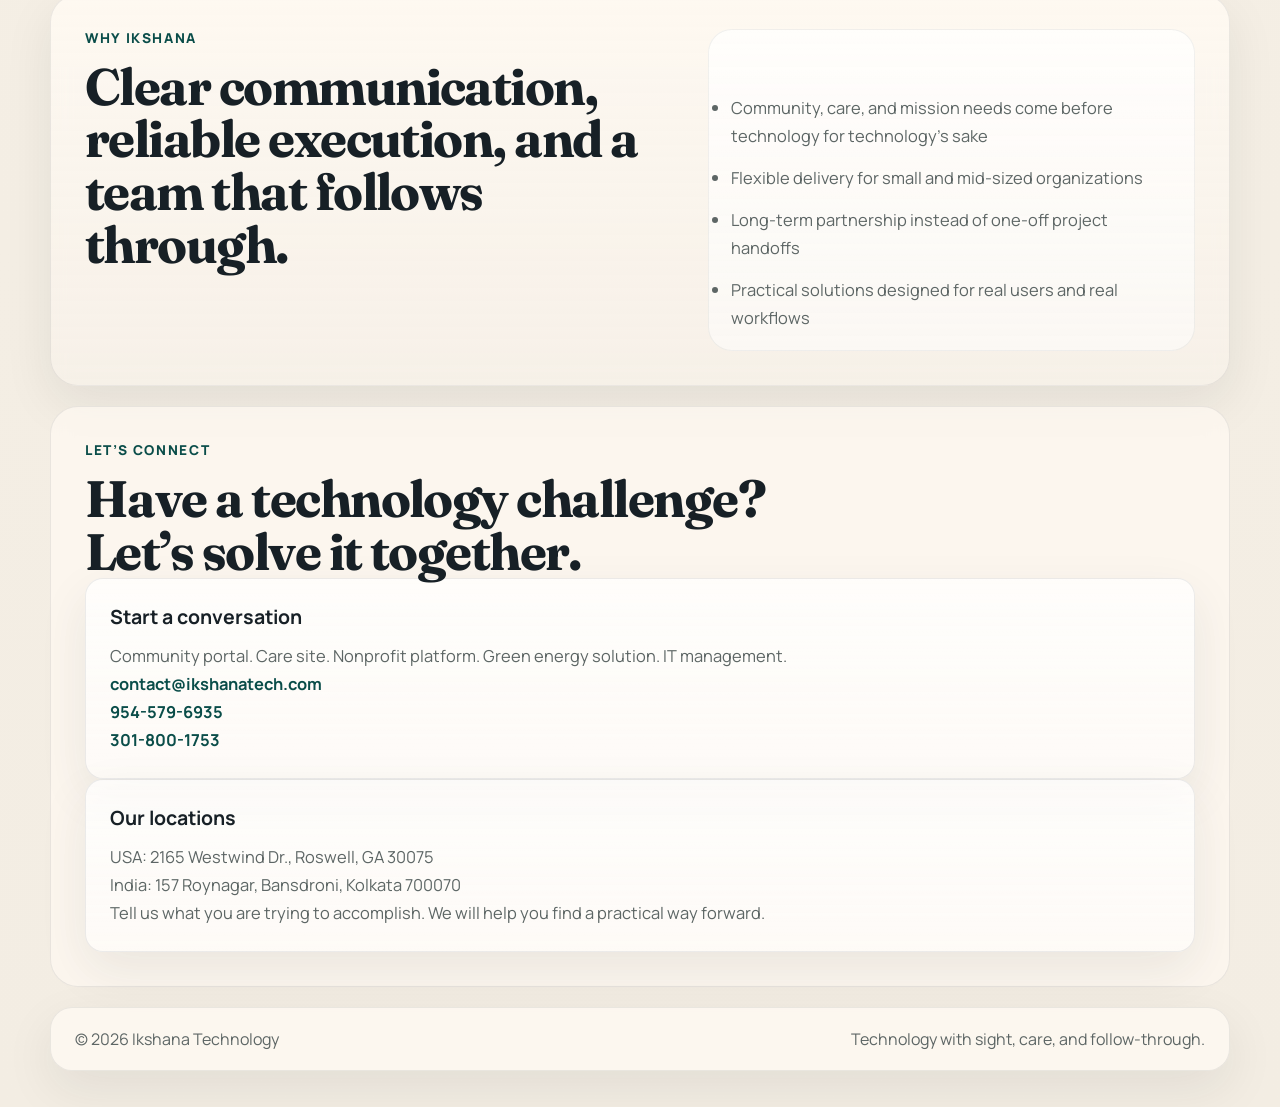
==== commit 11c28ef6: "Update contact email address" ====
--- a/index.html
+++ b/index.html
@@ -131,7 +131,7 @@
         <section id="contact" class="section contact-section">
           <div class="section-heading"><p class="eyebrow">Let’s connect</p><h2>Have a technology challenge? Let’s solve it together.</h2></div>
           <div class="contact-grid">
-            <article class="card contact-card"><h3>Start a conversation</h3><p>Community portal. Care site. Nonprofit platform. Green energy solution. IT management.</p><p><a href="mailto:somnath.das@ikshanatech.com">somnath.das@ikshanatech.com</a></p><p><a href="tel:+19545796935">954-579-6935</a></p><p><a href="tel:+13018001753">301-800-1753</a></p></article>
+            <article class="card contact-card"><h3>Start a conversation</h3><p>Community portal. Care site. Nonprofit platform. Green energy solution. IT management.</p><p><a href="mailto:contact@ikshanatech.com">contact@ikshanatech.com</a></p><p><a href="tel:+19545796935">954-579-6935</a></p><p><a href="tel:+13018001753">301-800-1753</a></p></article>
             <article class="card contact-card"><h3>Our locations</h3><p>USA: 2165 Westwind Dr., Roswell, GA 30075</p><p>India: 157 Roynagar, Bansdroni, Kolkata 700070</p><p>Tell us what you are trying to accomplish. We will help you find a practical way forward.</p></article>
           </div>
         </section>
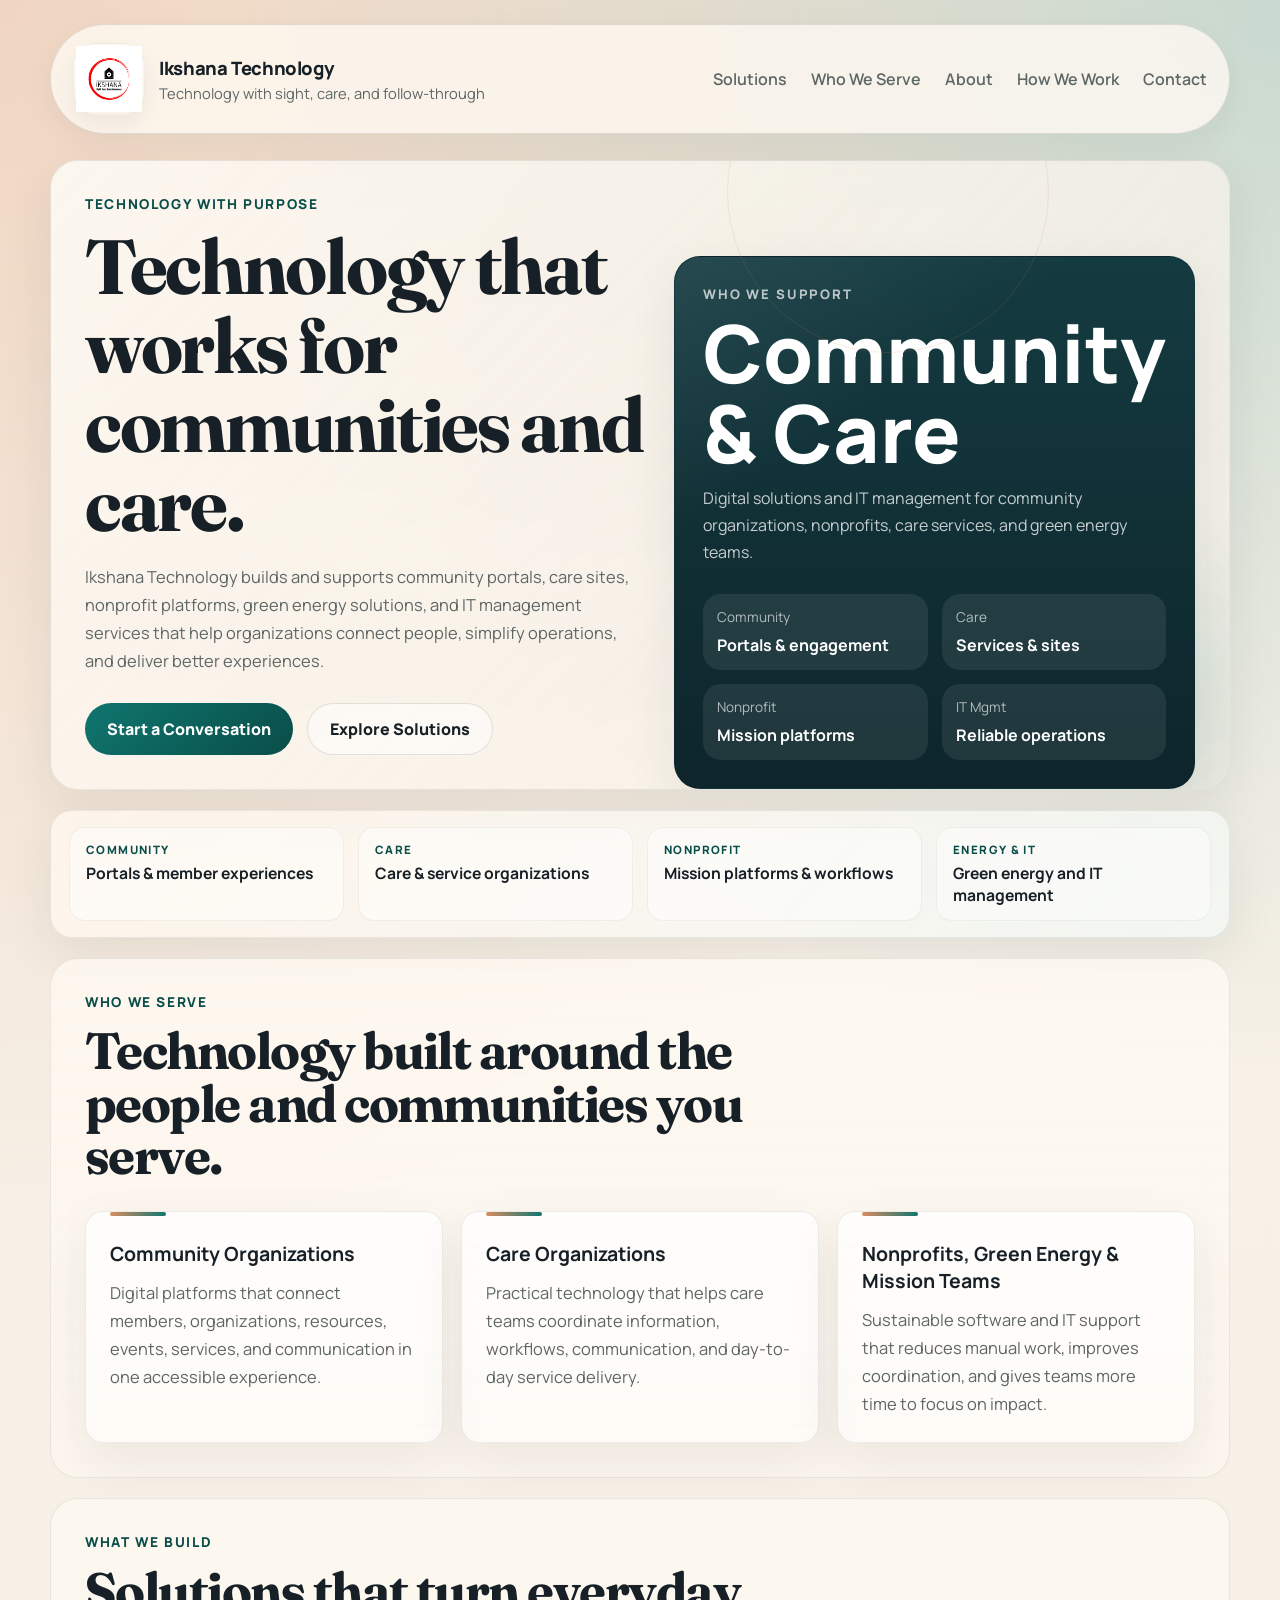
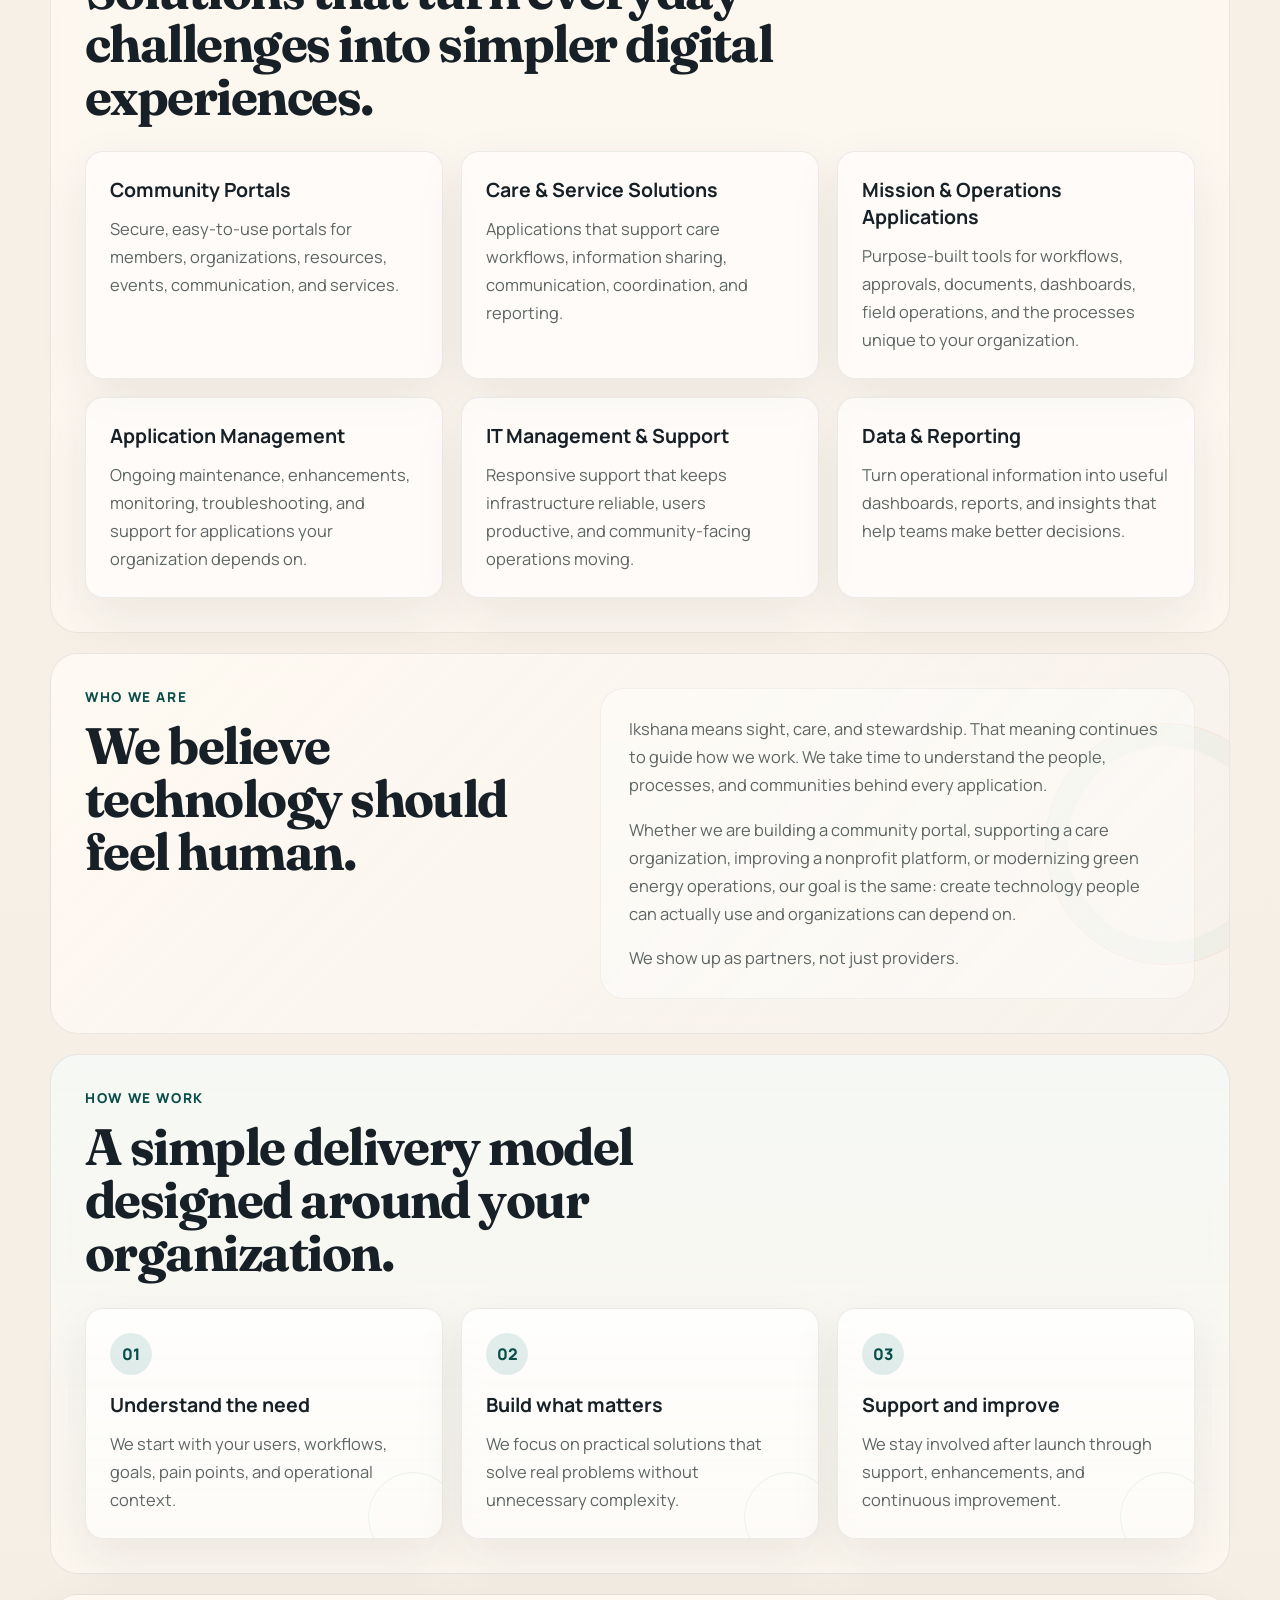
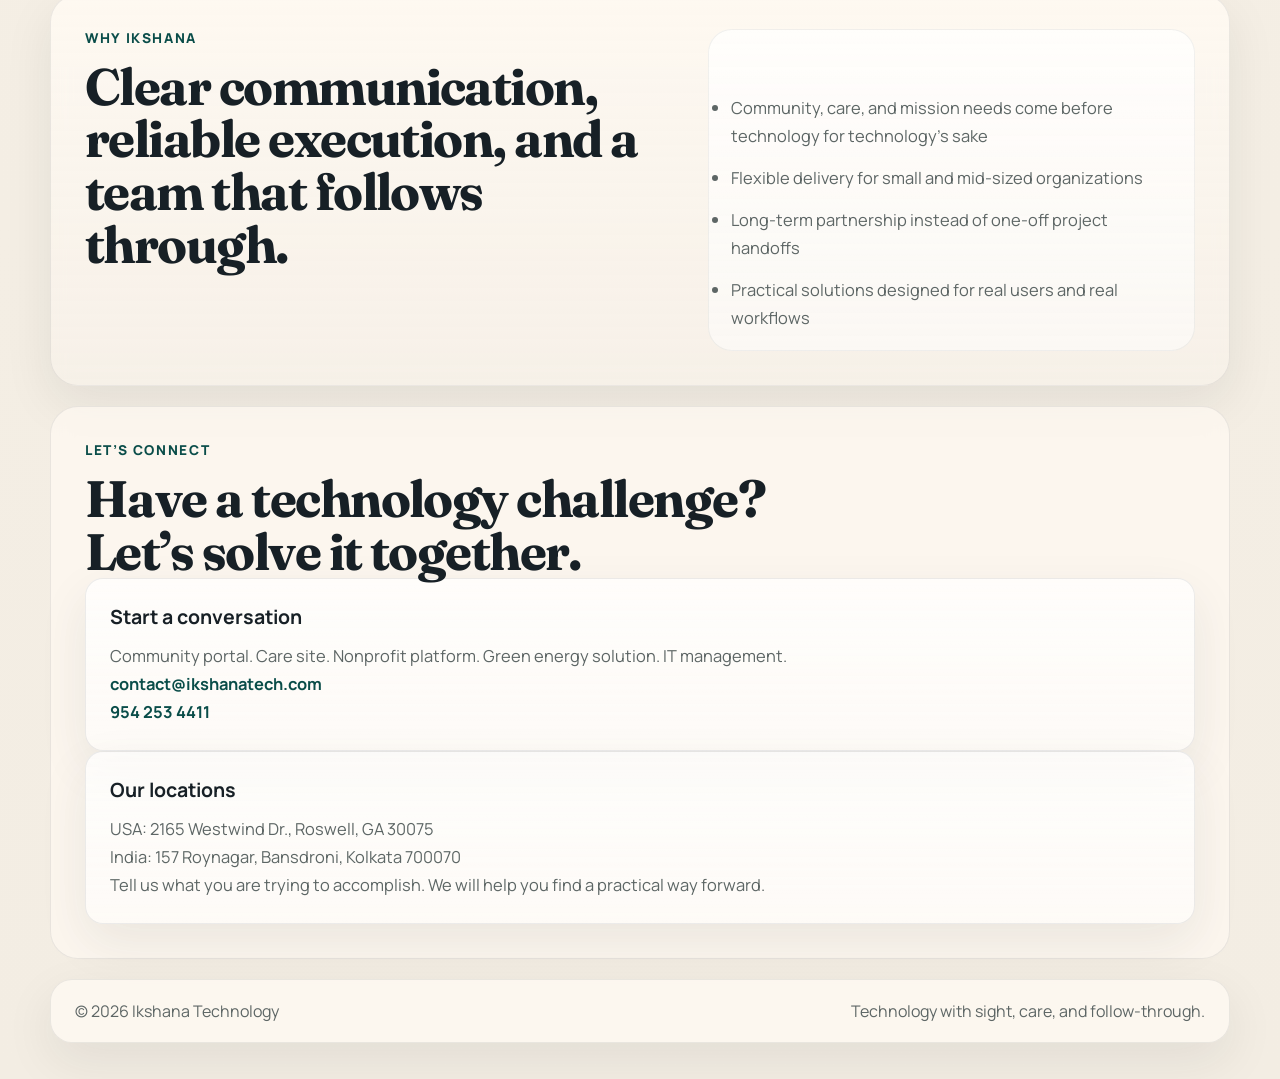
==== commit 36b42484: "Update contact phone number" ====
--- a/index.html
+++ b/index.html
@@ -131,7 +131,7 @@
         <section id="contact" class="section contact-section">
           <div class="section-heading"><p class="eyebrow">Let’s connect</p><h2>Have a technology challenge? Let’s solve it together.</h2></div>
           <div class="contact-grid">
-            <article class="card contact-card"><h3>Start a conversation</h3><p>Community portal. Care site. Nonprofit platform. Green energy solution. IT management.</p><p><a href="mailto:contact@ikshanatech.com">contact@ikshanatech.com</a></p><p><a href="tel:+19545796935">954-579-6935</a></p><p><a href="tel:+13018001753">301-800-1753</a></p></article>
+            <article class="card contact-card"><h3>Start a conversation</h3><p>Community portal. Care site. Nonprofit platform. Green energy solution. IT management.</p><p><a href="mailto:contact@ikshanatech.com">contact@ikshanatech.com</a></p><p><a href="tel:+19542534411">954 253 4411</a></p></article>
             <article class="card contact-card"><h3>Our locations</h3><p>USA: 2165 Westwind Dr., Roswell, GA 30075</p><p>India: 157 Roynagar, Bansdroni, Kolkata 700070</p><p>Tell us what you are trying to accomplish. We will help you find a practical way forward.</p></article>
           </div>
         </section>
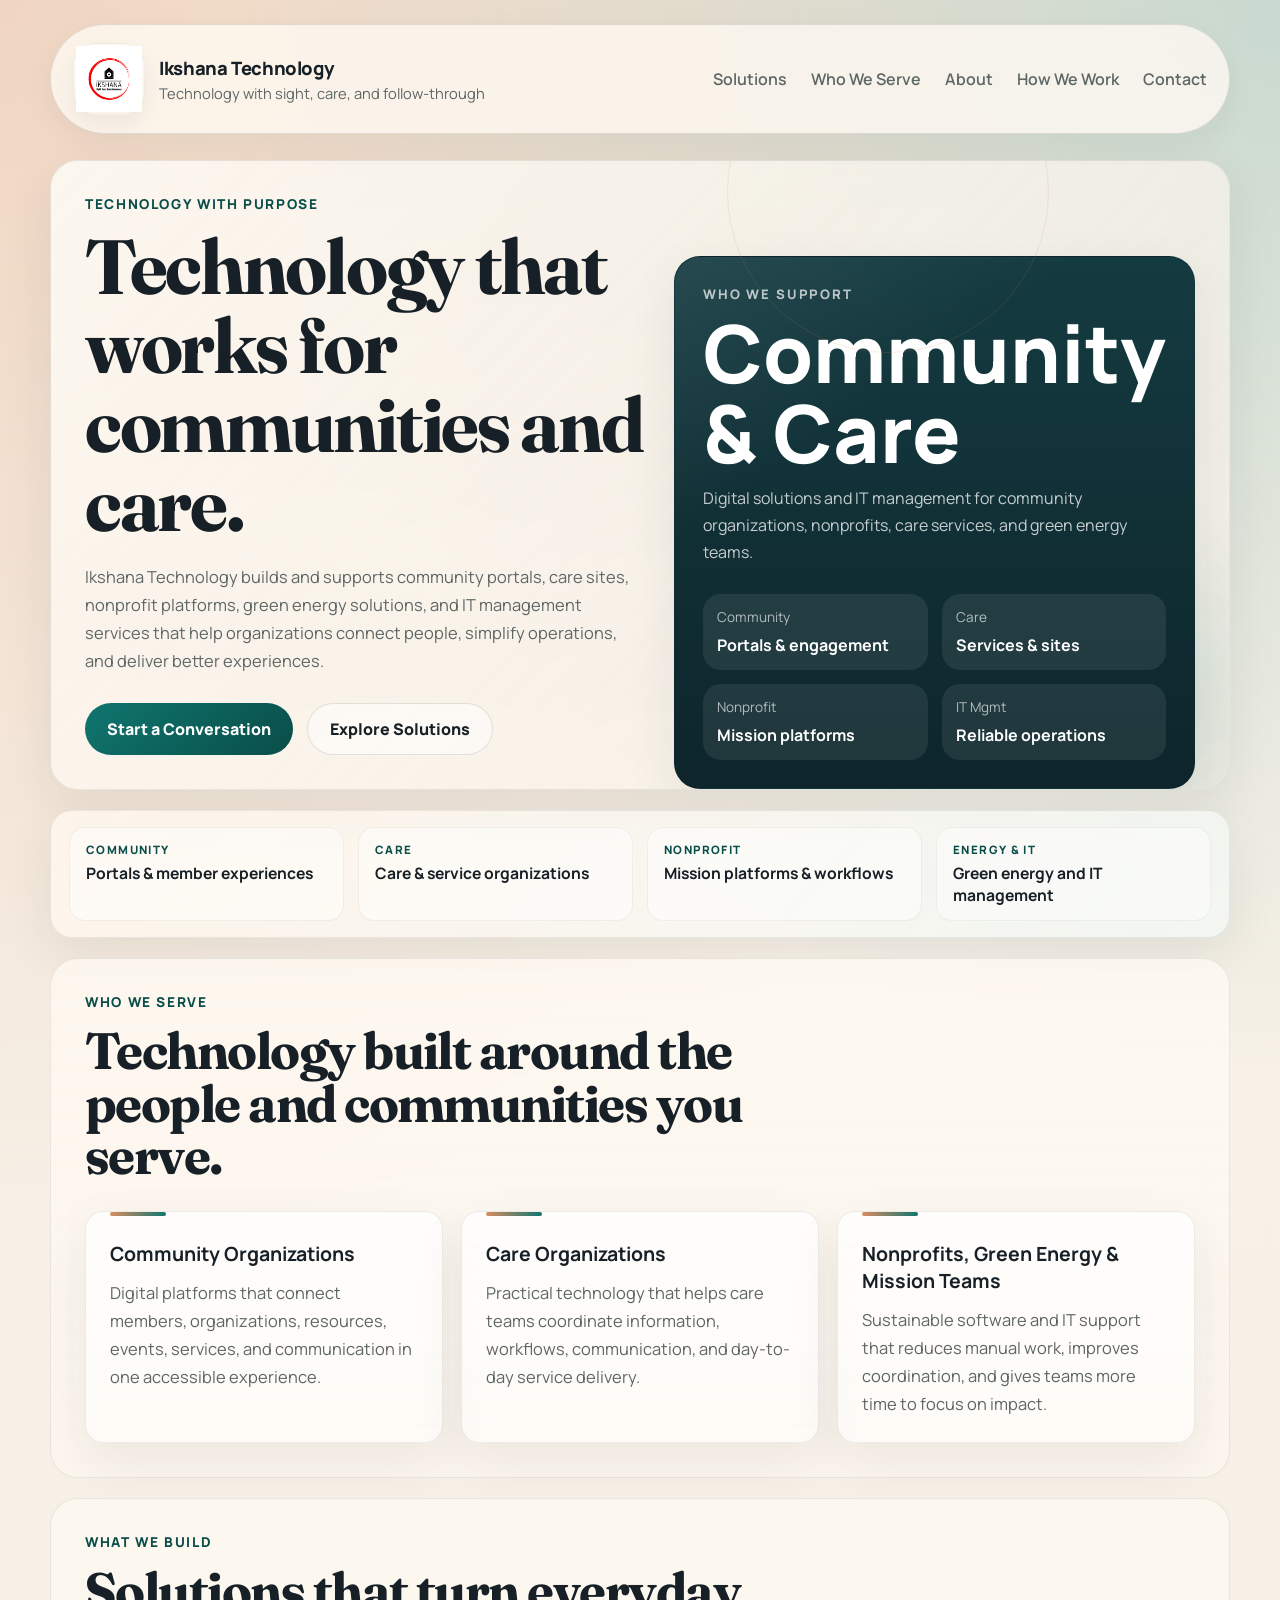
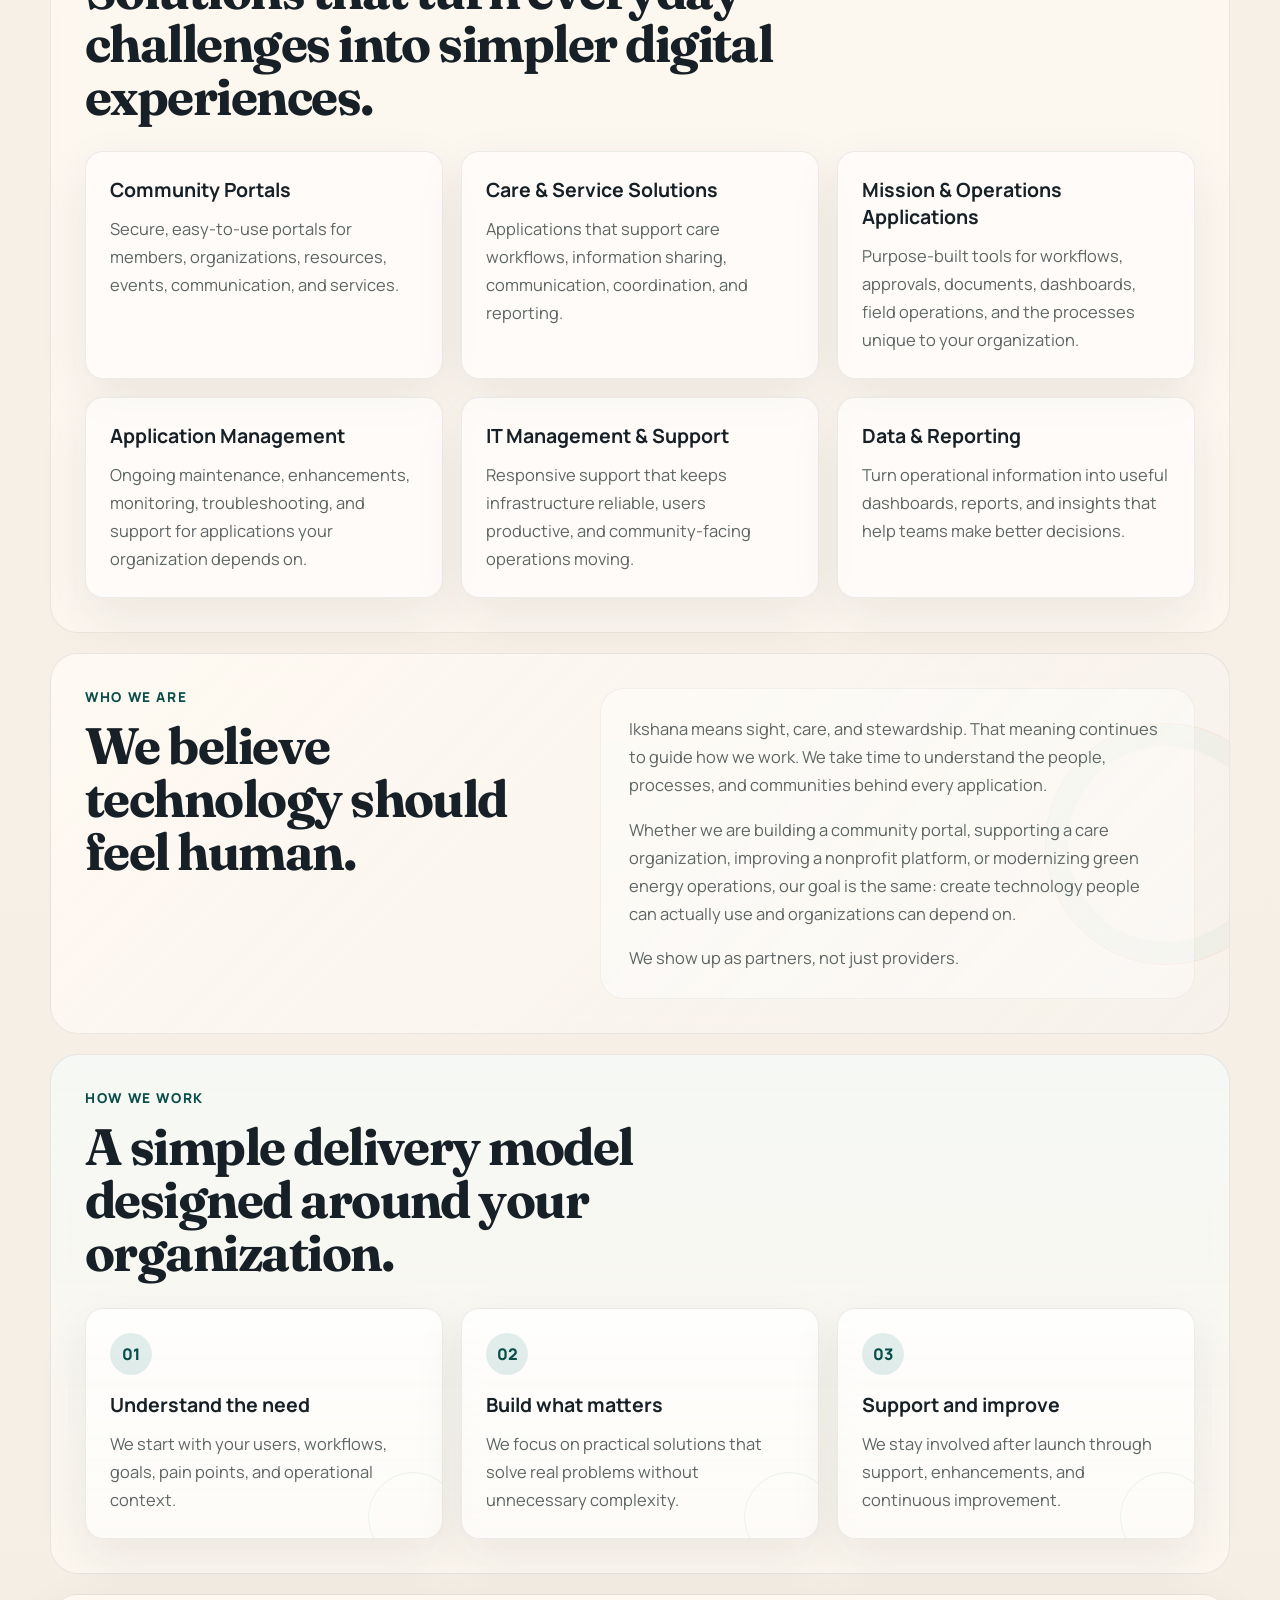
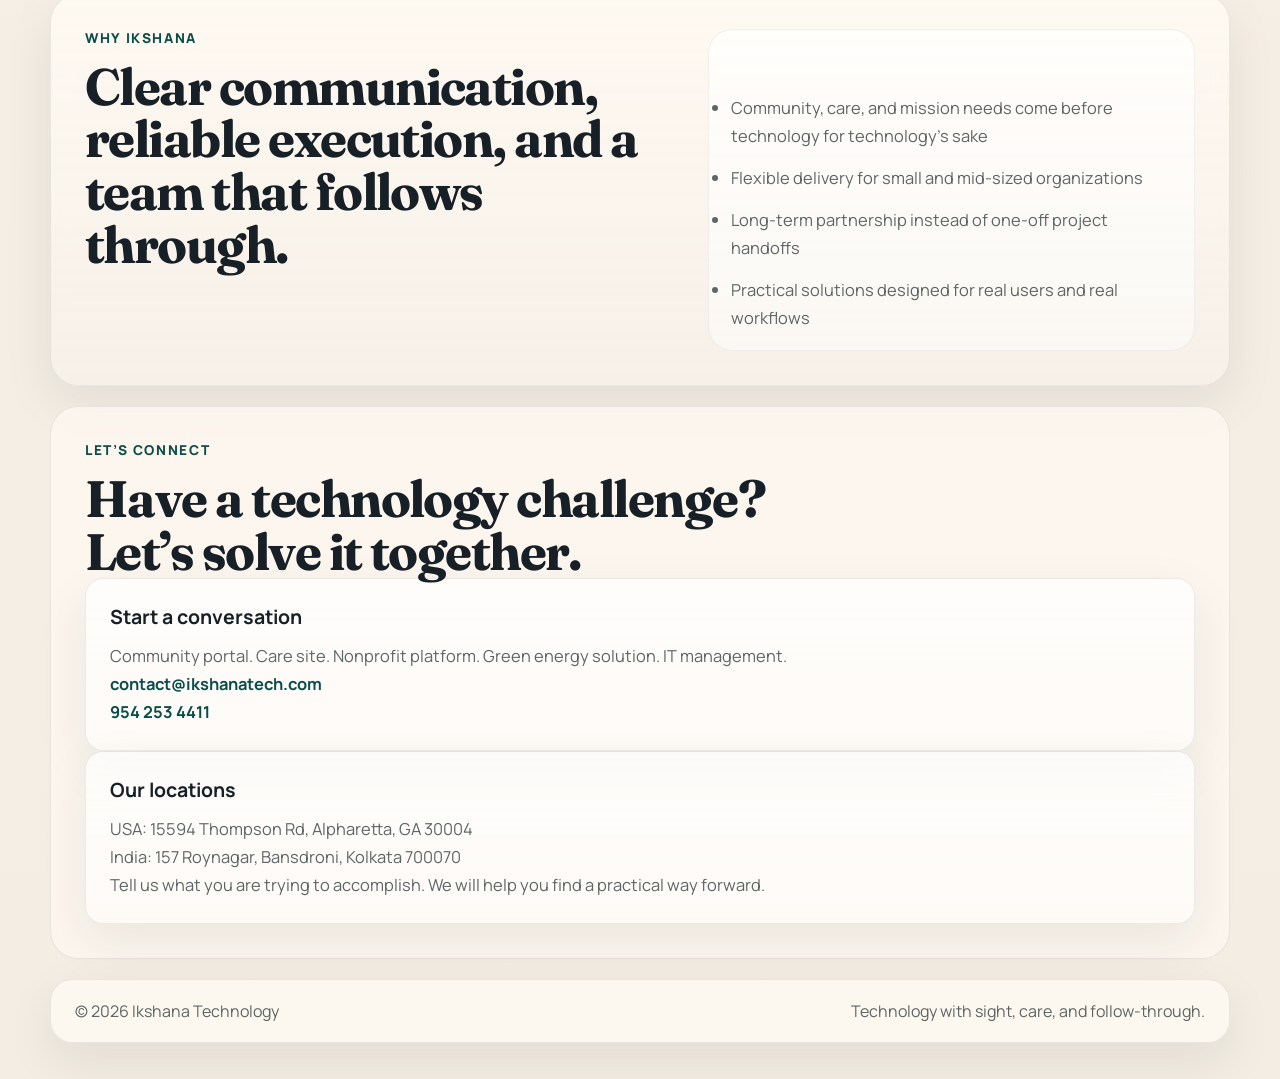
==== commit f63fa6ce: "Update USA location address" ====
--- a/index.html
+++ b/index.html
@@ -132,7 +132,7 @@
           <div class="section-heading"><p class="eyebrow">Let’s connect</p><h2>Have a technology challenge? Let’s solve it together.</h2></div>
           <div class="contact-grid">
             <article class="card contact-card"><h3>Start a conversation</h3><p>Community portal. Care site. Nonprofit platform. Green energy solution. IT management.</p><p><a href="mailto:contact@ikshanatech.com">contact@ikshanatech.com</a></p><p><a href="tel:+19542534411">954 253 4411</a></p></article>
-            <article class="card contact-card"><h3>Our locations</h3><p>USA: 2165 Westwind Dr., Roswell, GA 30075</p><p>India: 157 Roynagar, Bansdroni, Kolkata 700070</p><p>Tell us what you are trying to accomplish. We will help you find a practical way forward.</p></article>
+            <article class="card contact-card"><h3>Our locations</h3><p>USA: 15594 Thompson Rd, Alpharetta, GA 30004</p><p>India: 157 Roynagar, Bansdroni, Kolkata 700070</p><p>Tell us what you are trying to accomplish. We will help you find a practical way forward.</p></article>
           </div>
         </section>
       </main>
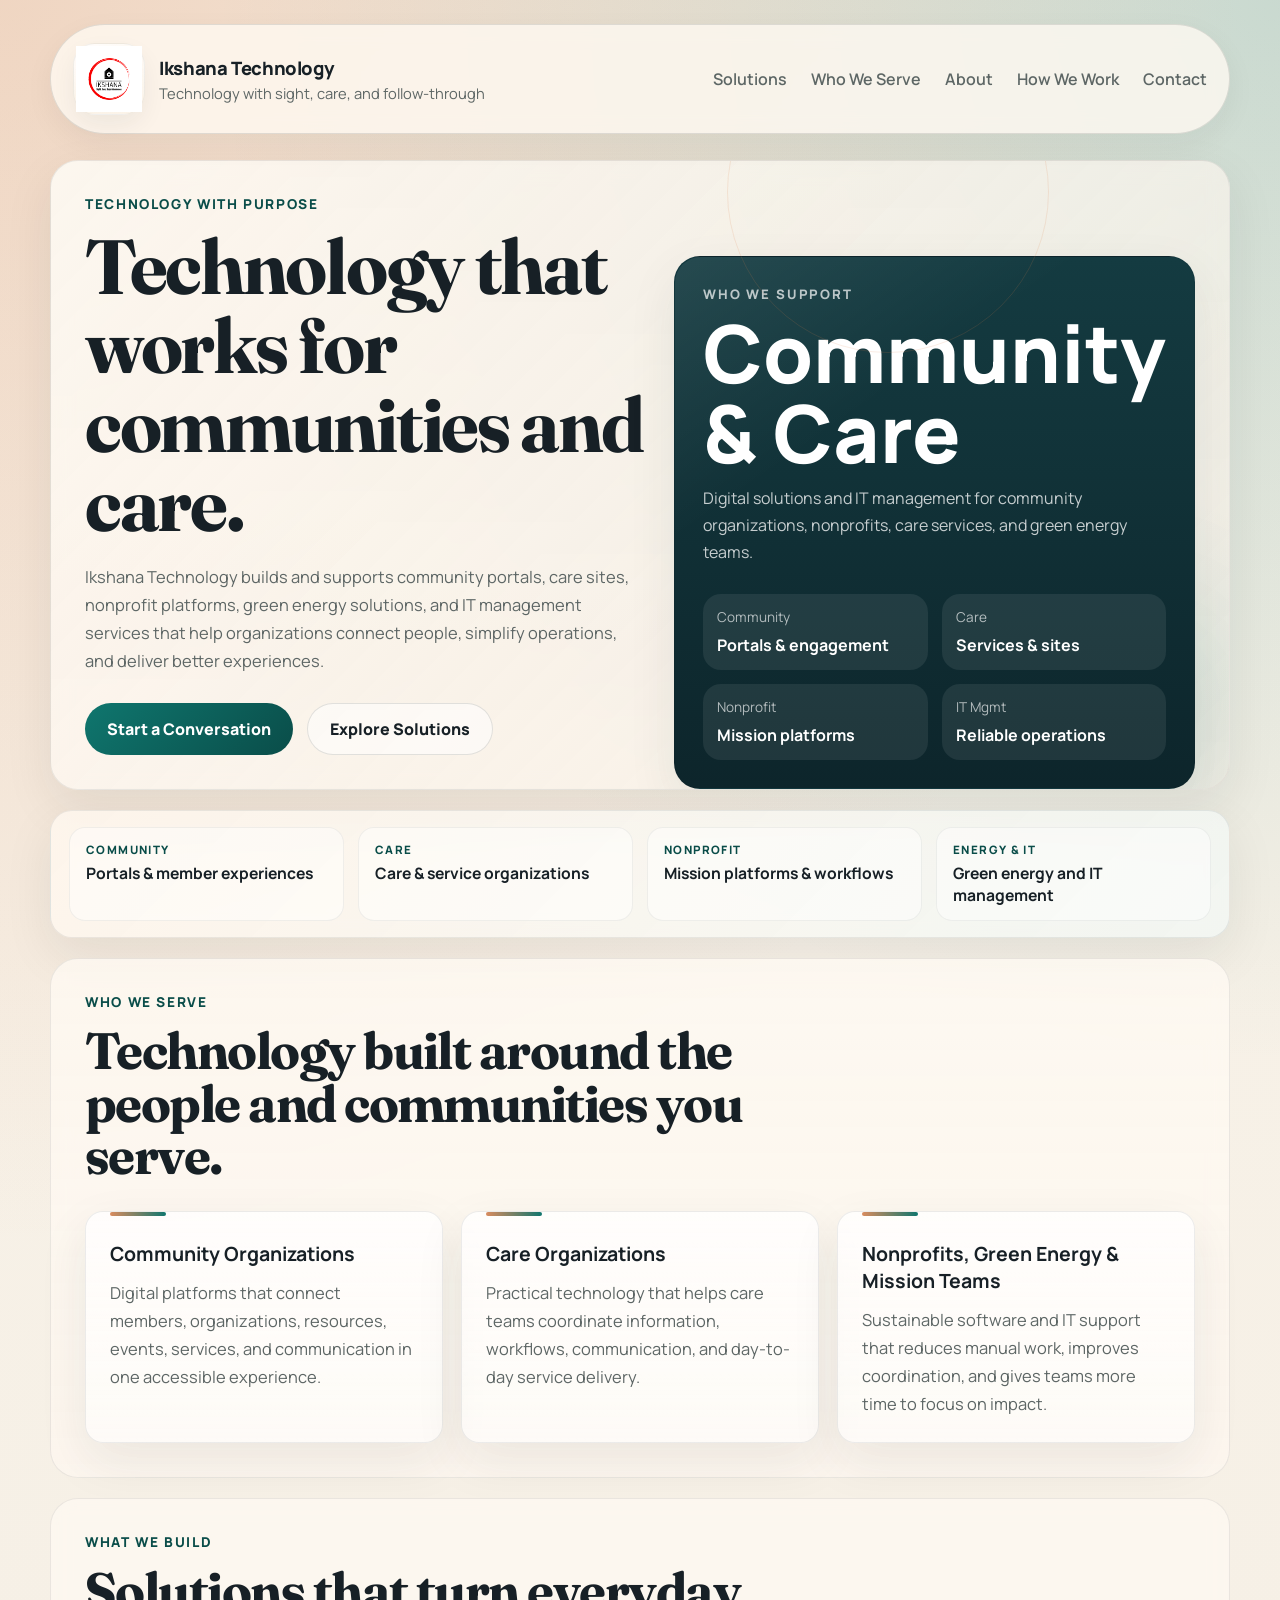
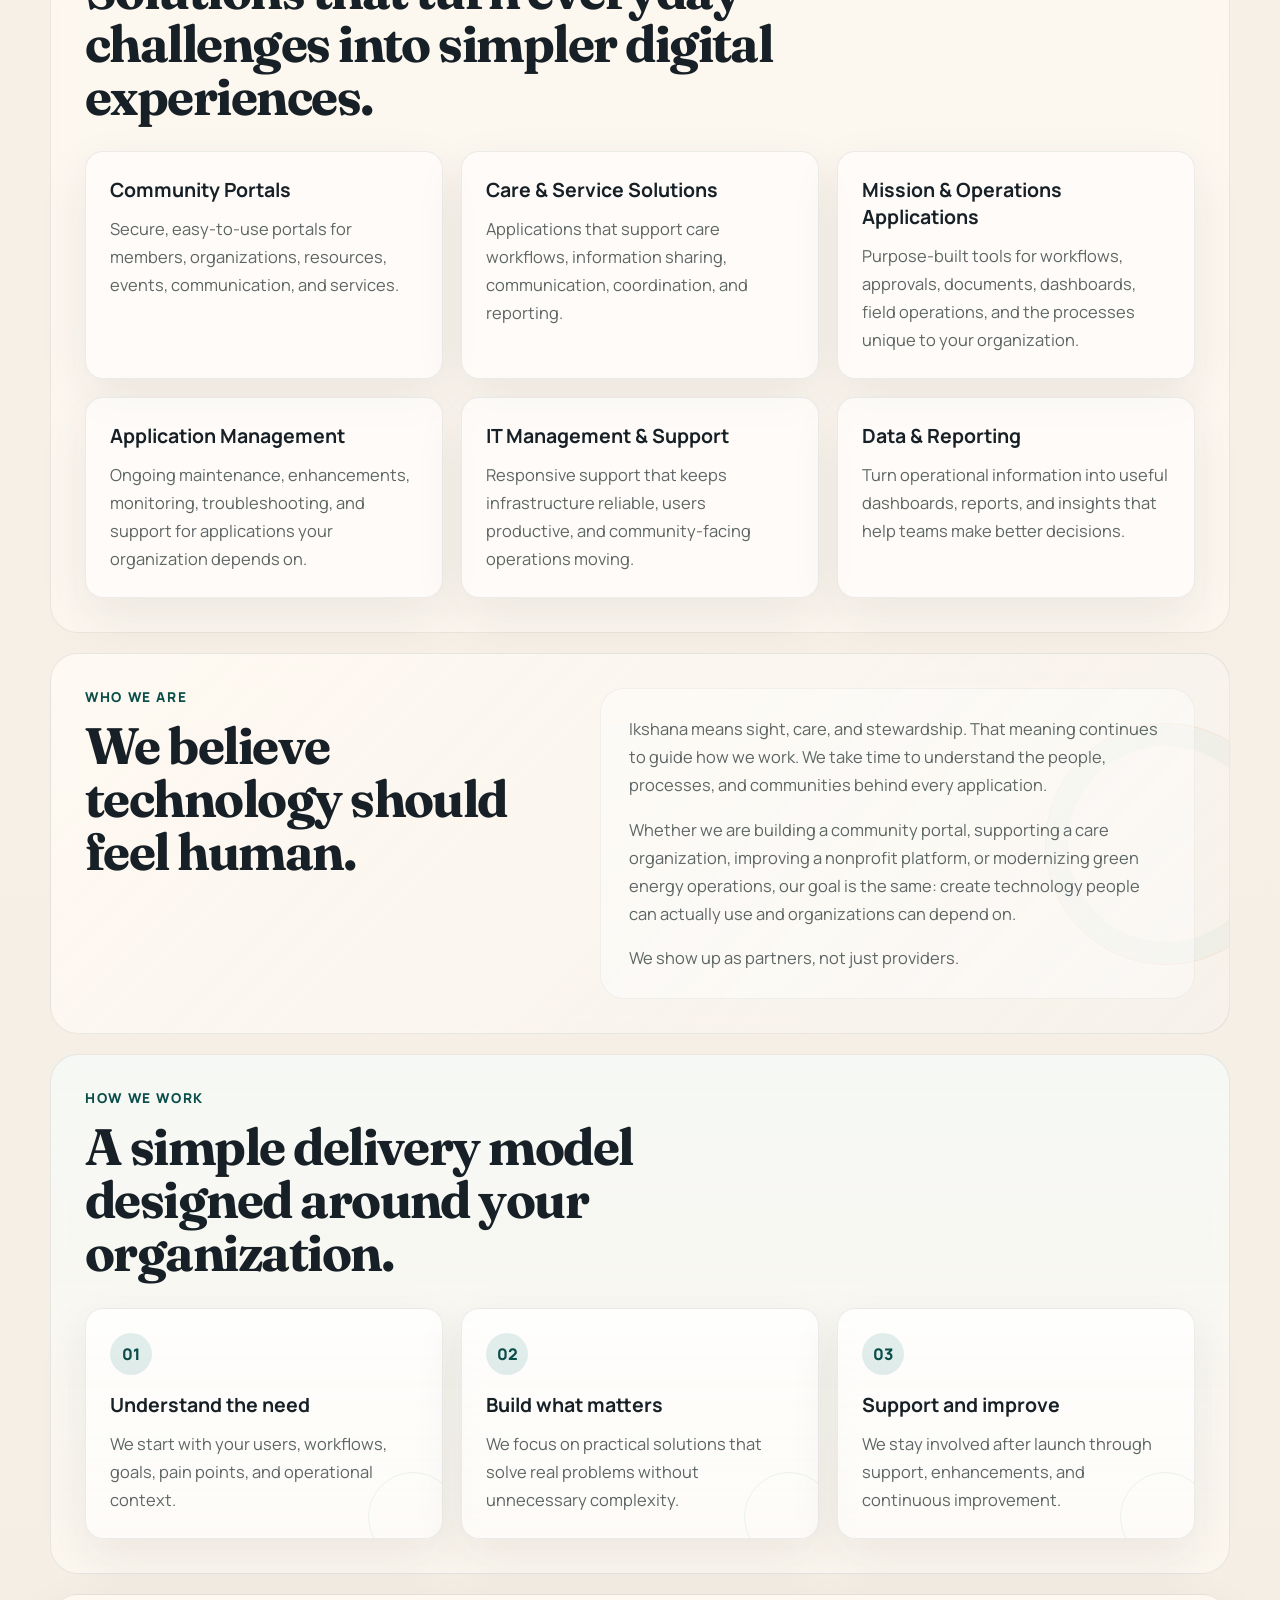
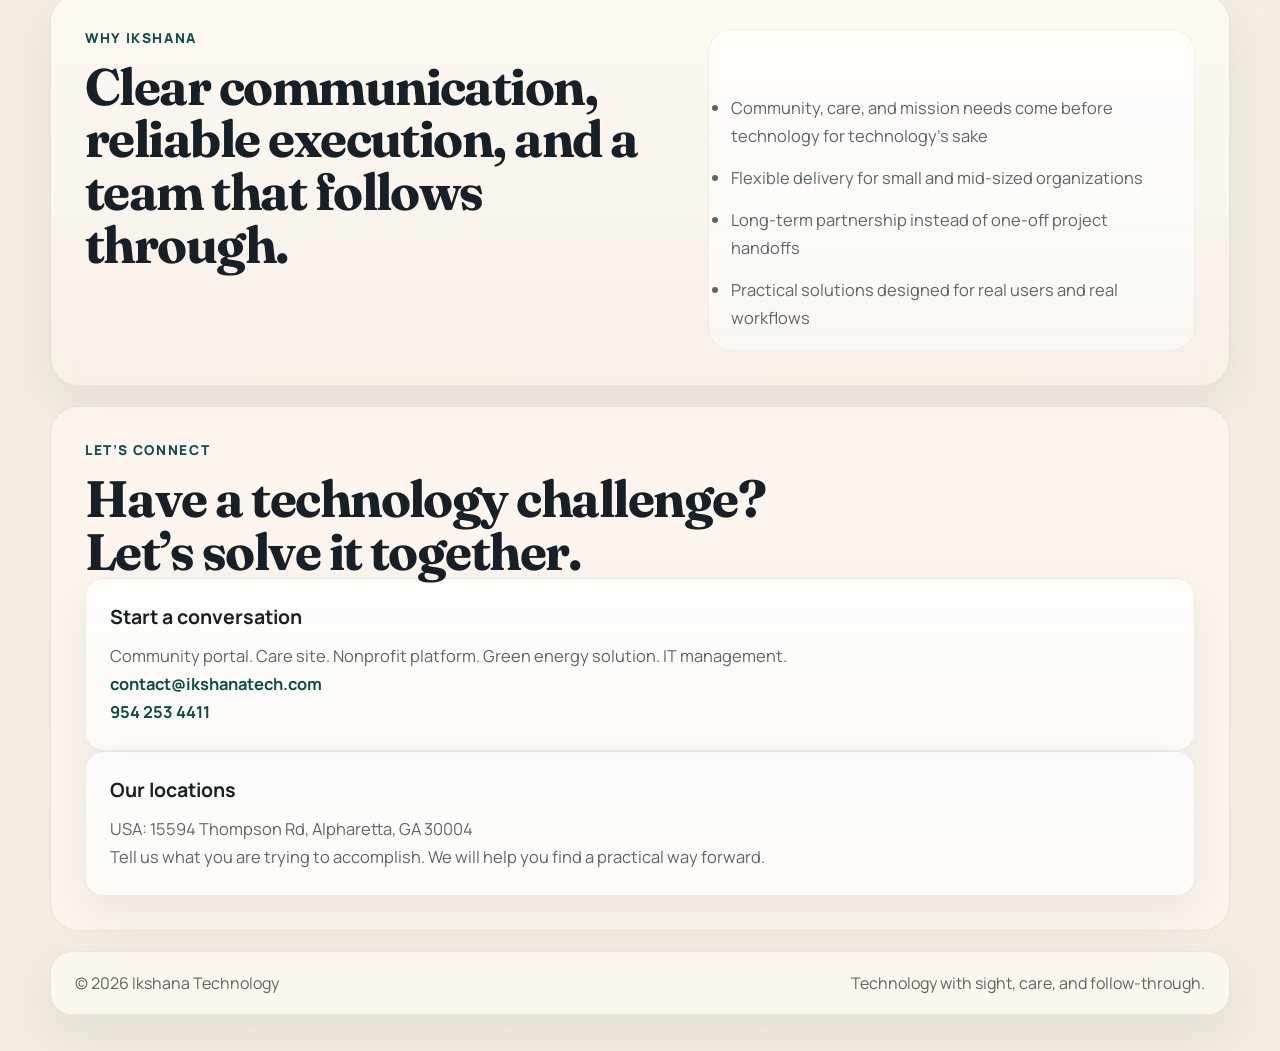
==== commit fb45fe63: "Remove India location address" ====
--- a/index.html
+++ b/index.html
@@ -132,7 +132,7 @@
           <div class="section-heading"><p class="eyebrow">Let’s connect</p><h2>Have a technology challenge? Let’s solve it together.</h2></div>
           <div class="contact-grid">
             <article class="card contact-card"><h3>Start a conversation</h3><p>Community portal. Care site. Nonprofit platform. Green energy solution. IT management.</p><p><a href="mailto:contact@ikshanatech.com">contact@ikshanatech.com</a></p><p><a href="tel:+19542534411">954 253 4411</a></p></article>
-            <article class="card contact-card"><h3>Our locations</h3><p>USA: 15594 Thompson Rd, Alpharetta, GA 30004</p><p>India: 157 Roynagar, Bansdroni, Kolkata 700070</p><p>Tell us what you are trying to accomplish. We will help you find a practical way forward.</p></article>
+            <article class="card contact-card"><h3>Our locations</h3><p>USA: 15594 Thompson Rd, Alpharetta, GA 30004</p><p>Tell us what you are trying to accomplish. We will help you find a practical way forward.</p></article>
           </div>
         </section>
       </main>
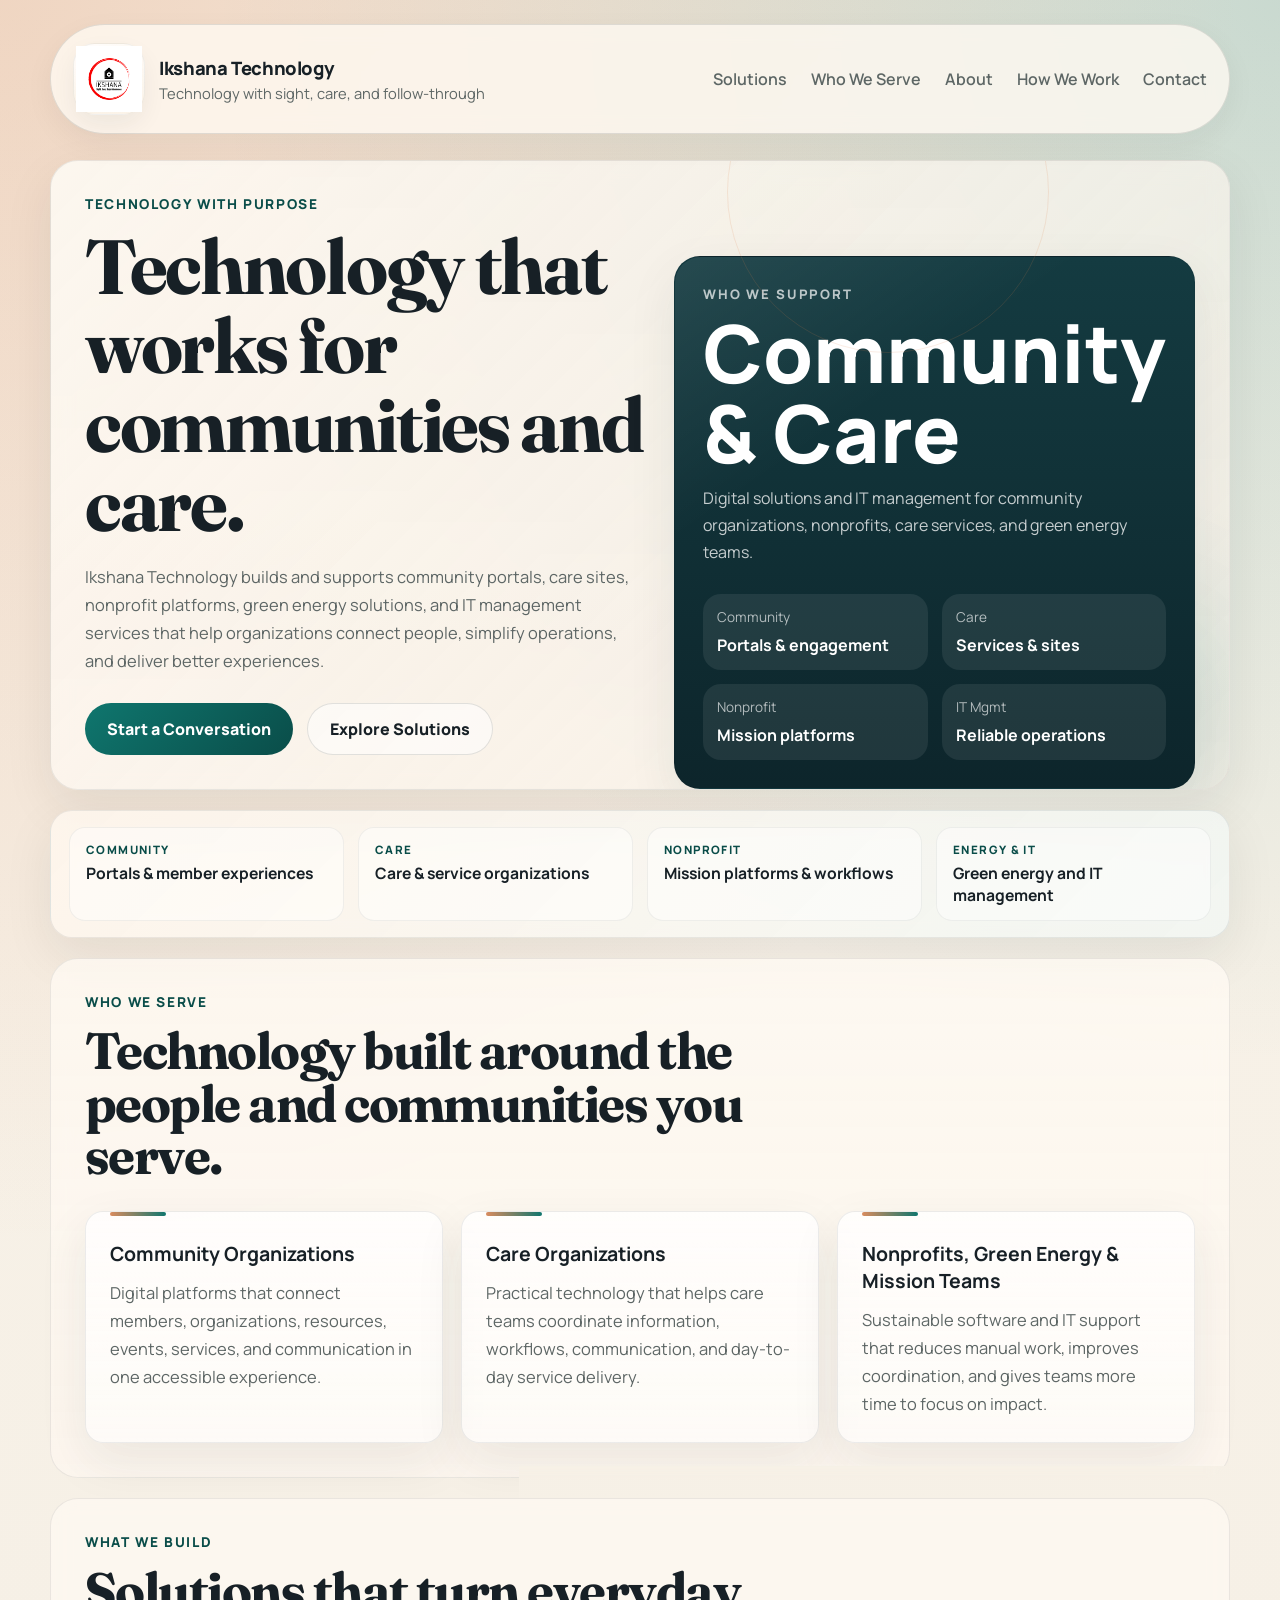
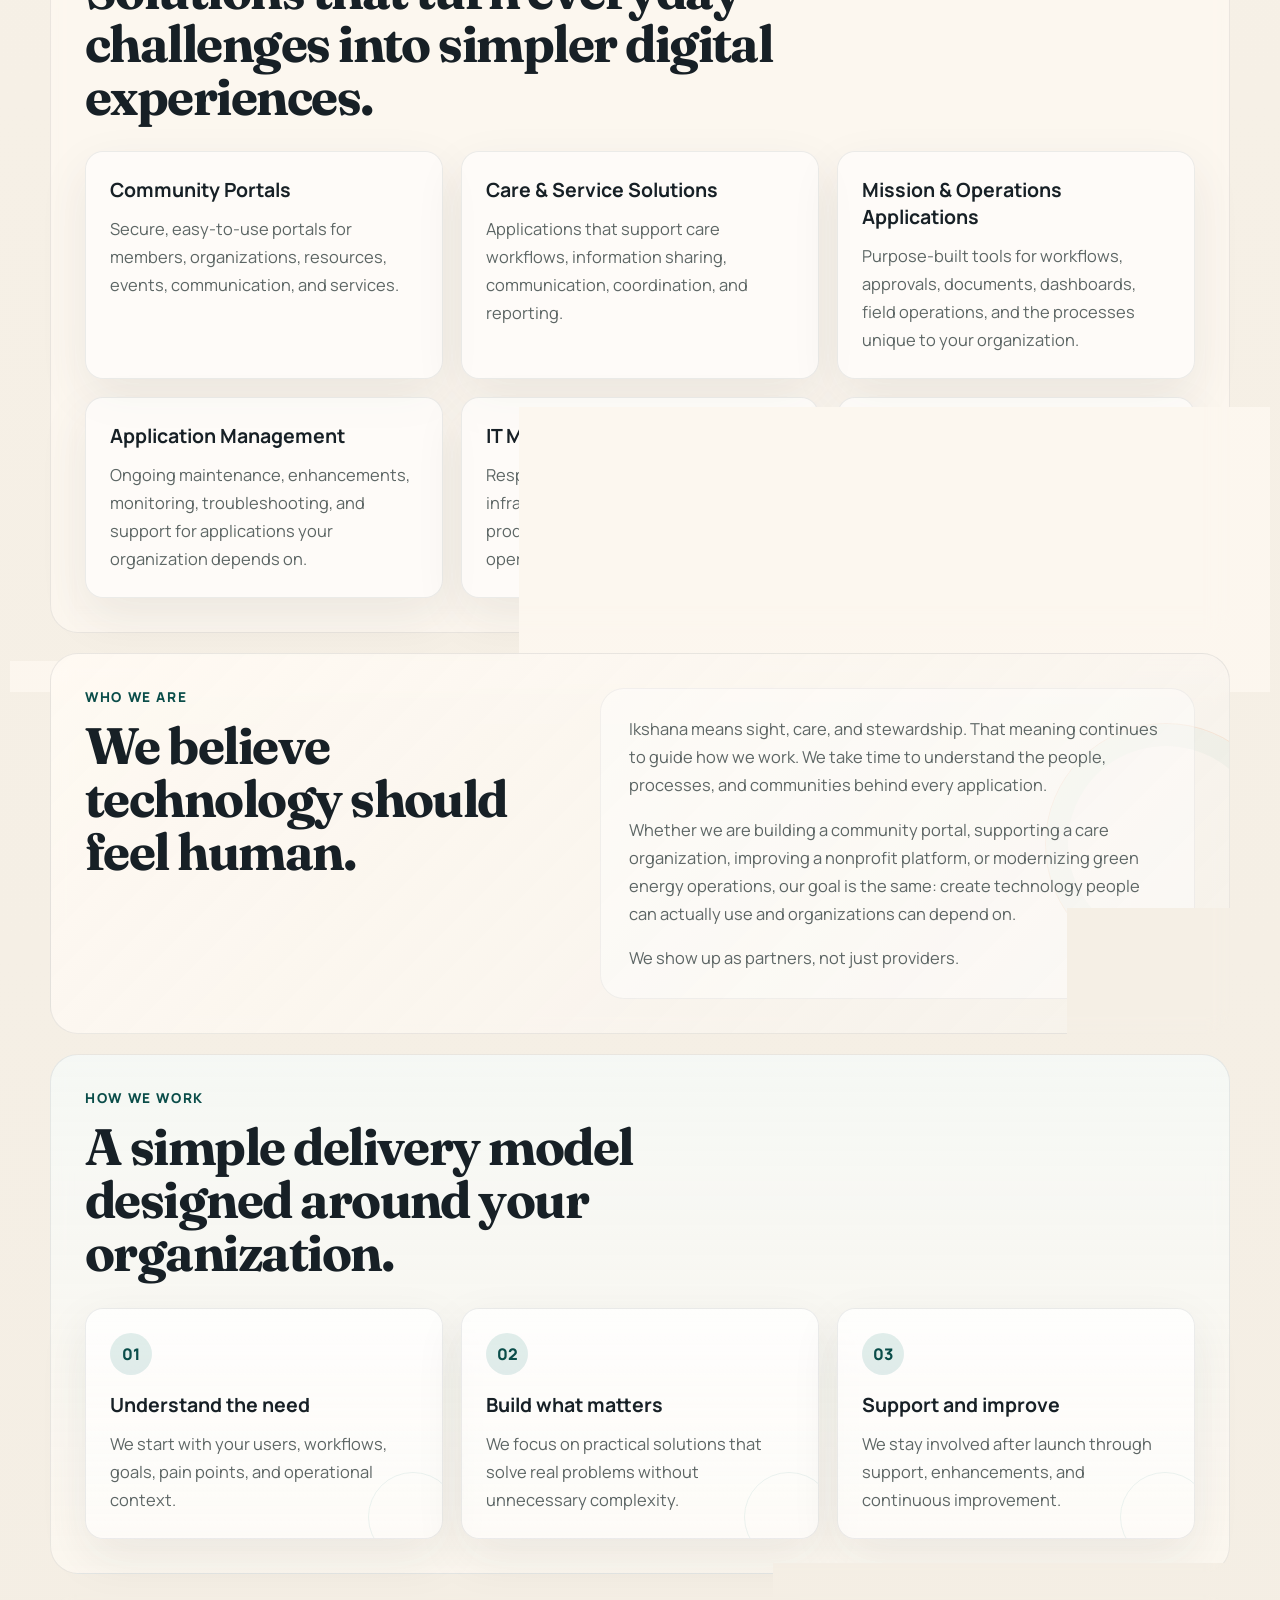
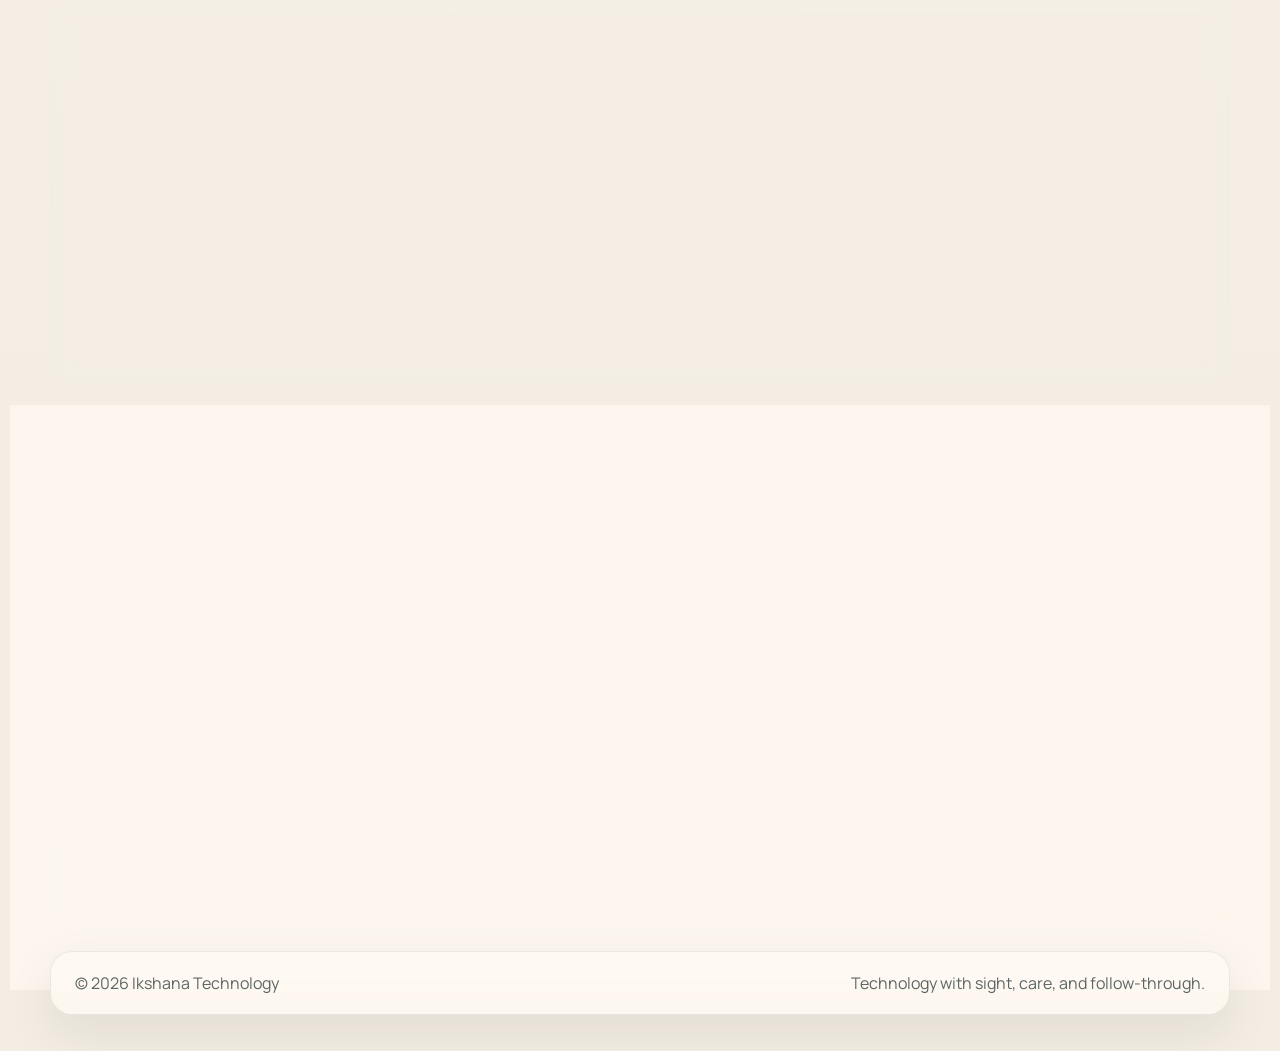
==== commit 12f6bc81: "Refresh section anchor styling" ====
--- a/index.html
+++ b/index.html
@@ -14,7 +14,7 @@
       href="https://fonts.googleapis.com/css2?family=Manrope:wght@400;500;600;700;800&family=Fraunces:opsz,wght@9..144,600;9..144,700&display=swap"
       rel="stylesheet"
     />
-    <link rel="stylesheet" href="styles.css?v=20260820b" />
+    <link rel="stylesheet" href="styles.css?v=20261024a" />
   </head>
   <body>
     <div class="page-shell">
--- a/styles.css
+++ b/styles.css
@@ -387,6 +387,7 @@
 }
 
 .section {
+  scroll-margin-top: 120px;
   margin-top: 20px;
   padding: 34px;
   border-radius: var(--radius-lg);
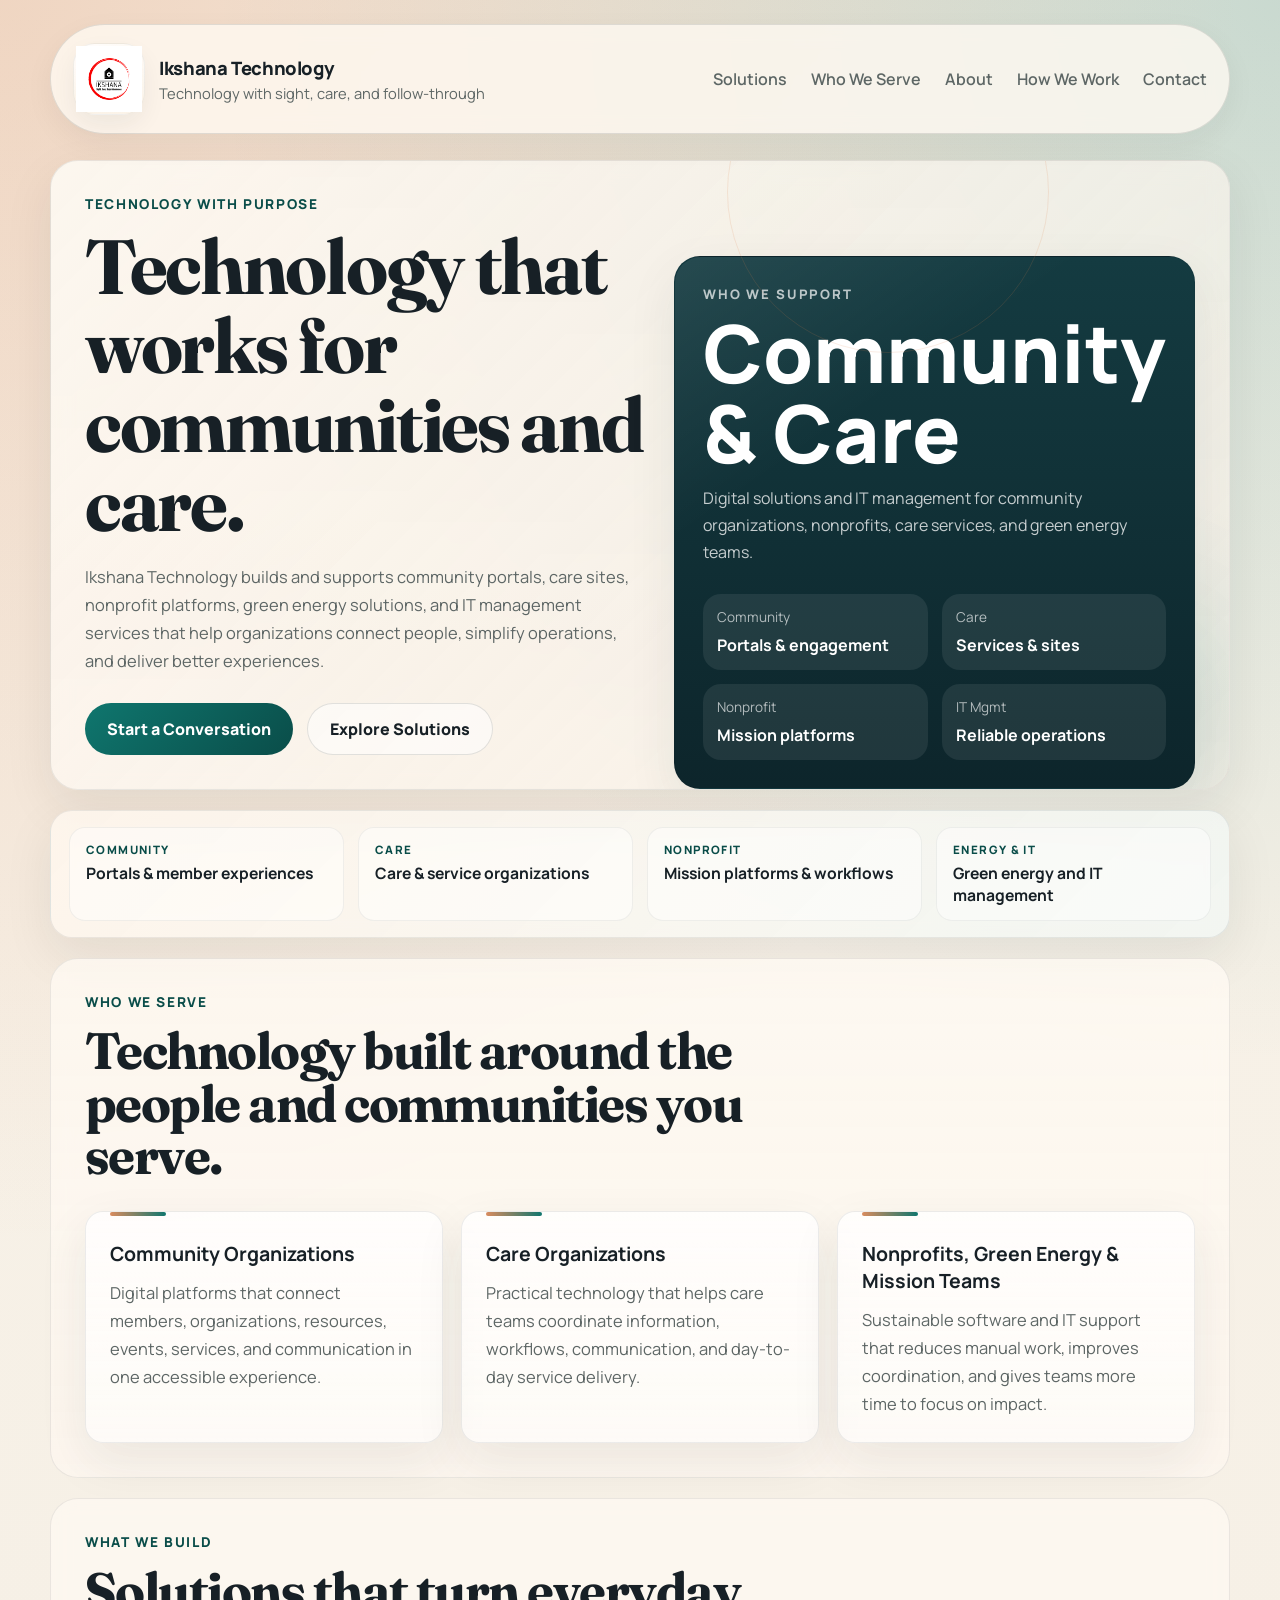
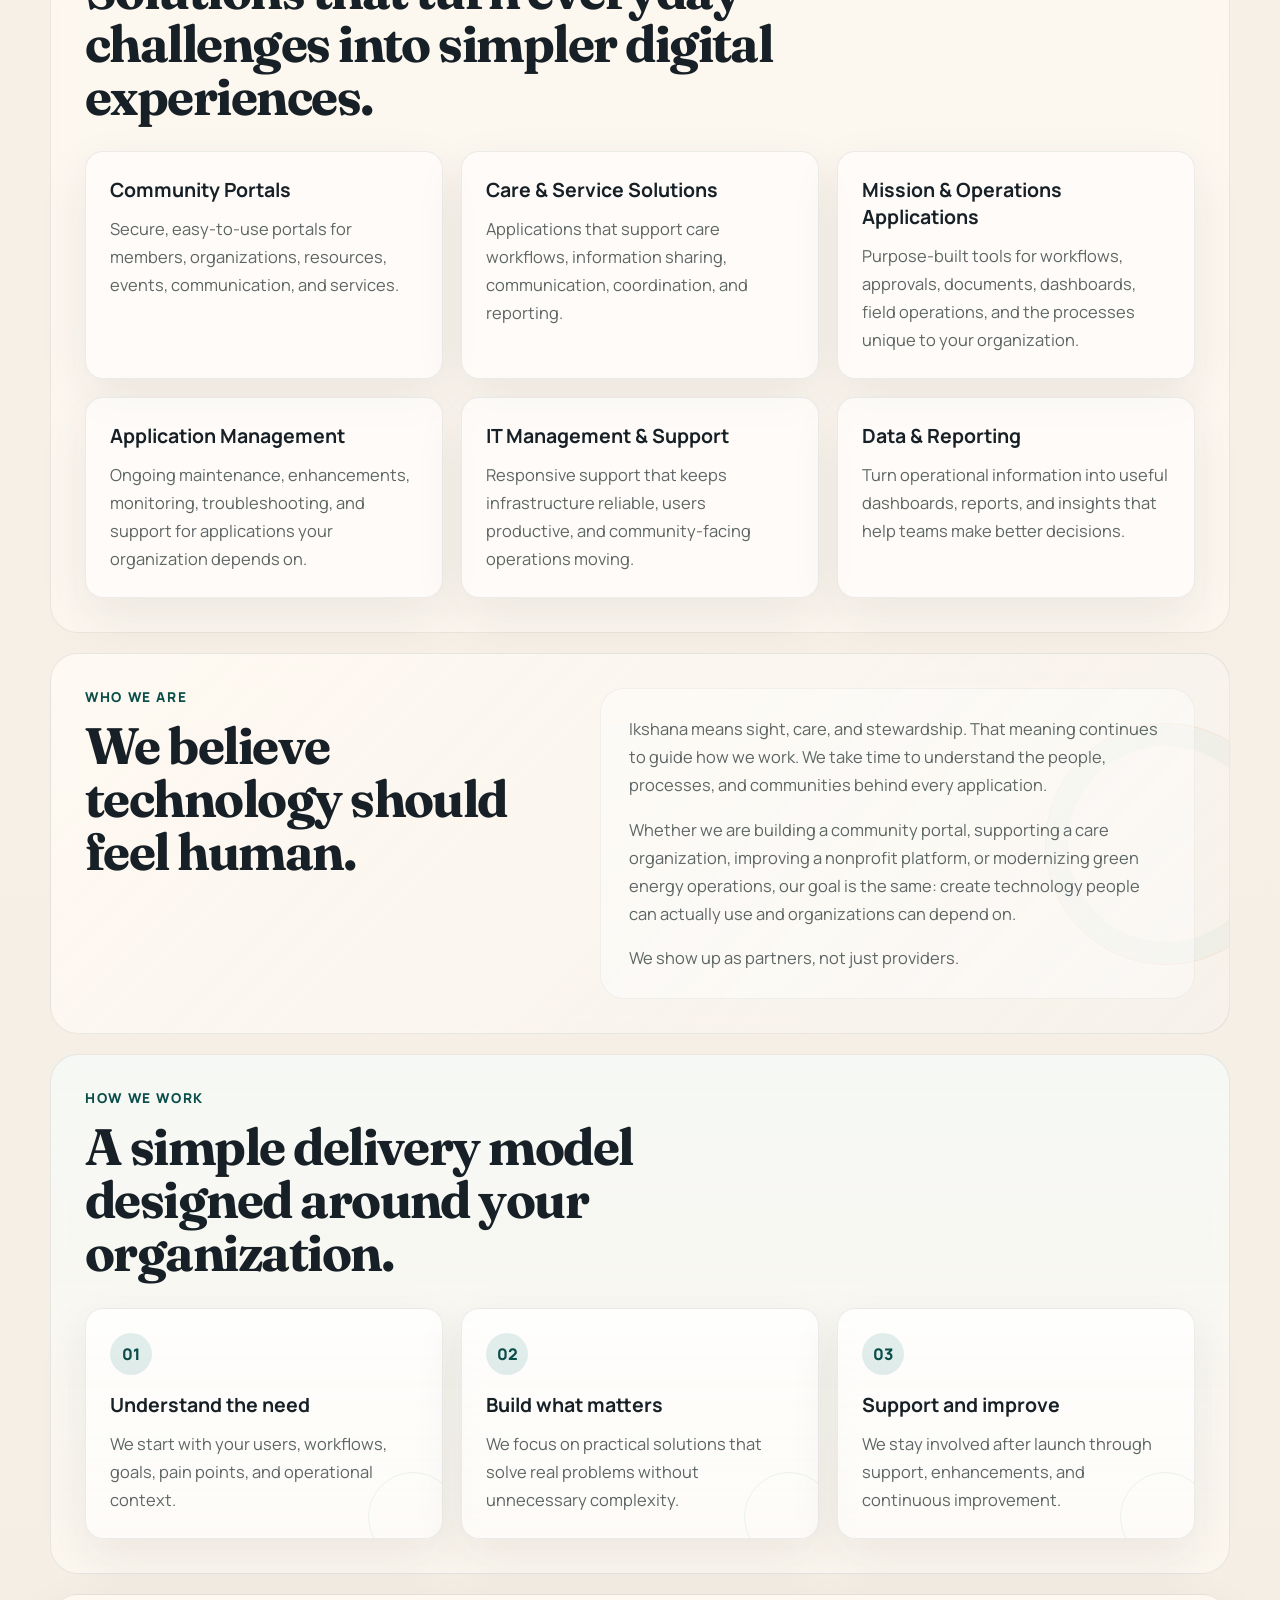
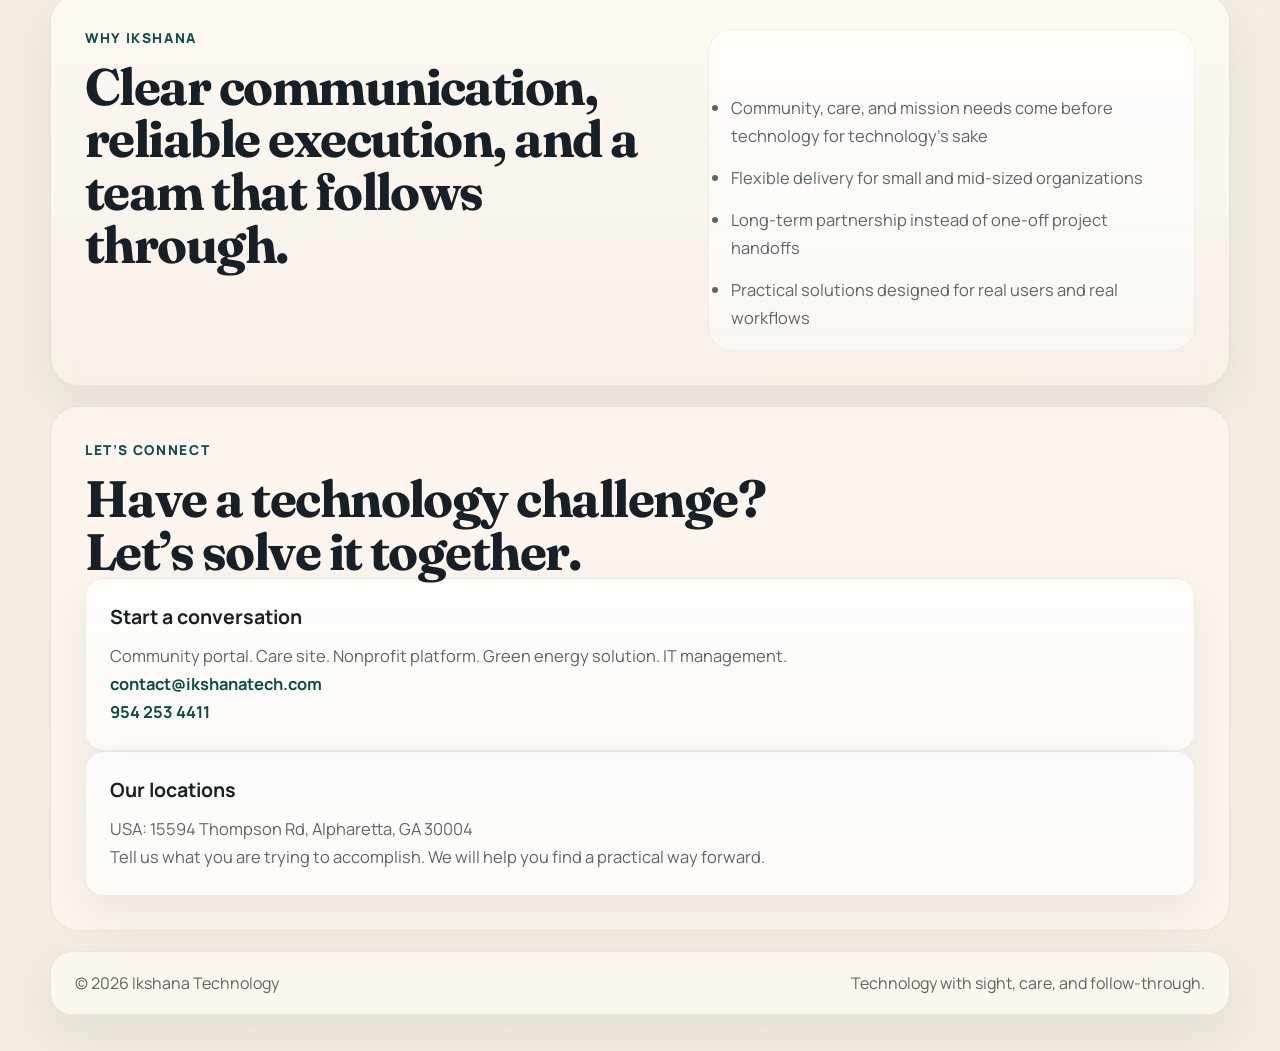
==== commit b3d5acdf: "Refresh anchor offset stylesheet" ====
--- a/index.html
+++ b/index.html
@@ -14,7 +14,7 @@
       href="https://fonts.googleapis.com/css2?family=Manrope:wght@400;500;600;700;800&family=Fraunces:opsz,wght@9..144,600;9..144,700&display=swap"
       rel="stylesheet"
     />
-    <link rel="stylesheet" href="styles.css?v=20261024a" />
+    <link rel="stylesheet" href="styles.css?v=20261024b" />
   </head>
   <body>
     <div class="page-shell">
--- a/styles.css
+++ b/styles.css
@@ -20,6 +20,7 @@
 
 html {
   scroll-behavior: smooth;
+  scroll-padding-top: 140px;
 }
 
 body {
